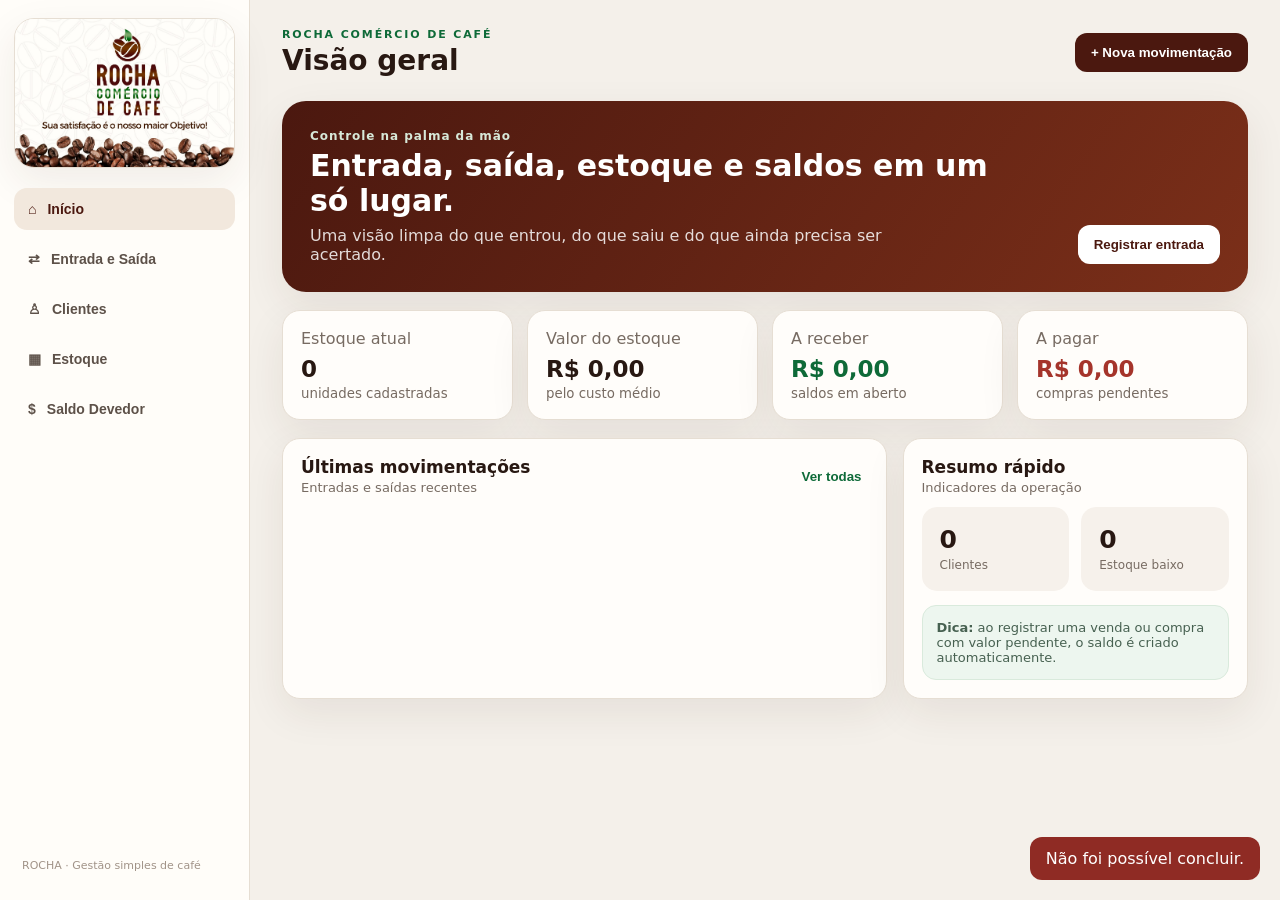
==== templates/index.html @ eddaaf1e "Add files via upload" ====
<!doctype html>
<html lang="pt-BR">
<head>
  <meta charset="utf-8">
  <meta name="viewport" content="width=device-width, initial-scale=1, viewport-fit=cover">
  <meta name="theme-color" content="#4b180f">
  <title>Rocha Comércio de Café</title>
  <link rel="manifest" href="/static/manifest.json">
  <link rel="icon" href="/static/icon.svg" type="image/svg+xml">
  <link rel="stylesheet" href="/static/style.css">
</head>
<body>
  <div id="toast" class="toast"></div>
  <div class="app-shell">
    <aside class="sidebar">
      <div class="brand-card">
        <img src="/static/rocha-banner.jpeg" alt="Rocha Comércio de Café">
      </div>
      <nav>
        <button class="nav-btn active" data-page="dashboard">⌂ <span>Início</span></button>
        <button class="nav-btn" data-page="movements">⇄ <span>Entrada e Saída</span></button>
        <button class="nav-btn" data-page="clients">♙ <span>Clientes</span></button>
        <button class="nav-btn" data-page="stock">▦ <span>Estoque</span></button>
        <button class="nav-btn" data-page="debts">$ <span>Saldo Devedor</span></button>
      </nav>
      <div class="side-foot">ROCHA · Gestão simples de café</div>
    </aside>

    <main>
      <header class="topbar">
        <div>
          <div class="eyebrow">ROCHA COMÉRCIO DE CAFÉ</div>
          <h1 id="pageTitle">Visão geral</h1>
        </div>
        <button id="quickMovement" class="btn primary">+ Nova movimentação</button>
      </header>

      <section id="page-dashboard" class="page active">
        <div class="hero">
          <div>
            <div class="hero-kicker">Controle na palma da mão</div>
            <h2>Entrada, saída, estoque e saldos em um só lugar.</h2>
            <p>Uma visão limpa do que entrou, do que saiu e do que ainda precisa ser acertado.</p>
          </div>
          <button class="btn light" onclick="openMovementModal('entrada')">Registrar entrada</button>
        </div>
        <div class="stats-grid">
          <article class="stat"><span>Estoque atual</span><strong id="dStockQty">0</strong><small>unidades cadastradas</small></article>
          <article class="stat"><span>Valor do estoque</span><strong id="dStockValue">R$ 0,00</strong><small>pelo custo médio</small></article>
          <article class="stat receive"><span>A receber</span><strong id="dReceive">R$ 0,00</strong><small>saldos em aberto</small></article>
          <article class="stat pay"><span>A pagar</span><strong id="dPay">R$ 0,00</strong><small>compras pendentes</small></article>
        </div>
        <div class="two-col">
          <article class="panel">
            <div class="panel-head"><div><h3>Últimas movimentações</h3><p>Entradas e saídas recentes</p></div><button class="link-btn" onclick="goPage('movements')">Ver todas</button></div>
            <div id="recentMovements" class="compact-list"></div>
          </article>
          <article class="panel">
            <div class="panel-head"><div><h3>Resumo rápido</h3><p>Indicadores da operação</p></div></div>
            <div class="mini-grid">
              <div><b id="dClients">0</b><span>Clientes</span></div>
              <div><b id="dLowStock">0</b><span>Estoque baixo</span></div>
            </div>
            <div class="tip"><b>Dica:</b> ao registrar uma venda ou compra com valor pendente, o saldo é criado automaticamente.</div>
          </article>
        </div>
      </section>

      <section id="page-movements" class="page">
        <div class="action-row">
          <div class="segment"><button class="active" data-filter="all">Todas</button><button data-filter="entrada">Entradas</button><button data-filter="saida">Saídas</button></div>
          <button class="btn primary" onclick="openMovementModal()">+ Nova movimentação</button>
        </div>
        <div class="panel"><div class="table-wrap"><table><thead><tr><th>Data</th><th>Tipo</th><th>Produto</th><th>Cliente</th><th>Quantidade</th><th>Valor</th></tr></thead><tbody id="movementRows"></tbody></table></div></div>
      </section>

      <section id="page-clients" class="page">
        <div class="action-row"><input id="clientSearch" class="search" placeholder="Buscar cliente por nome, telefone ou documento"><button class="btn primary" onclick="openClientModal()">+ Novo cliente</button></div>
        <div id="clientsGrid" class="cards-grid"></div>
      </section>

      <section id="page-stock" class="page">
        <div class="action-row"><div><h3 class="inline-title">Itens em estoque</h3><p class="inline-sub">Cadastre cafés, tipos ou produtos que deseja controlar.</p></div><button class="btn primary" onclick="openProductModal()">+ Novo item</button></div>
        <div class="panel"><div class="table-wrap"><table><thead><tr><th>Produto</th><th>Quantidade</th><th>Unidade</th><th>Custo médio</th><th>Preço venda</th><th>Status</th><th></th></tr></thead><tbody id="stockRows"></tbody></table></div></div>
      </section>

      <section id="page-debts" class="page">
        <div class="action-row">
          <div class="segment debt-seg"><button class="active" data-direction="all">Todos</button><button data-direction="receber">A receber</button><button data-direction="pagar">A pagar</button></div>
          <button class="btn primary" onclick="openDebtModal()">+ Lançar saldo</button>
        </div>
        <div class="debt-summary"><div><span>Total a receber</span><b id="debtReceiveTotal">R$ 0,00</b></div><div><span>Total a pagar</span><b id="debtPayTotal">R$ 0,00</b></div></div>
        <div id="debtsList" class="debt-list"></div>
      </section>
    </main>
  </div>

  <div id="modal" class="modal hidden"><div class="modal-card"><button class="close" onclick="closeModal()">×</button><div id="modalContent"></div></div></div>

  <script src="/static/app.js"></script>
</body>
</html>
---- static/style.css ----
:root{--coffee:#4b180f;--coffee2:#6d2b18;--green:#0e6a38;--cream:#f7f3ec;--paper:#fffdfa;--line:#e6ded3;--muted:#776b62;--danger:#a5342b;--shadow:0 14px 40px rgba(64,39,26,.08)}*{box-sizing:border-box}body{margin:0;font-family:Inter,ui-sans-serif,system-ui,-apple-system,BlinkMacSystemFont,"Segoe UI",sans-serif;background:#f4f0ea;color:#281812}.app-shell{display:grid;grid-template-columns:250px 1fr;min-height:100vh}.sidebar{background:#fffdf9;border-right:1px solid var(--line);padding:18px 14px;position:sticky;top:0;height:100vh;display:flex;flex-direction:column}.brand-card{height:150px;border-radius:20px;overflow:hidden;background:#fff;border:1px solid var(--line);box-shadow:var(--shadow);margin-bottom:20px}.brand-card img{width:100%;height:100%;object-fit:cover;object-position:center 44%}nav{display:flex;flex-direction:column;gap:8px}.nav-btn{border:0;background:transparent;color:#5d5149;padding:13px 14px;border-radius:13px;text-align:left;font-weight:700;font-size:14px;cursor:pointer;display:flex;gap:11px;align-items:center}.nav-btn.active,.nav-btn:hover{background:#f2e8dd;color:var(--coffee)}.side-foot{margin-top:auto;font-size:11px;color:#a19388;padding:10px 8px}main{padding:28px 32px 60px;min-width:0}.topbar{display:flex;justify-content:space-between;align-items:center;margin-bottom:24px}.eyebrow{font-size:11px;letter-spacing:.17em;color:var(--green);font-weight:900}.topbar h1{margin:3px 0 0;font-size:28px}.btn{border:0;border-radius:12px;padding:12px 16px;font-weight:800;cursor:pointer}.btn.primary{background:var(--coffee);color:white}.btn.light{background:white;color:var(--coffee)}.btn.ghost{background:#f2ece5;color:var(--coffee)}.btn.danger{background:#fff0ed;color:var(--danger)}.page{display:none}.page.active{display:block}.hero{background:linear-gradient(125deg,#4b180f,#7b2f19);color:white;border-radius:24px;padding:28px;display:flex;justify-content:space-between;align-items:flex-end;gap:20px;box-shadow:var(--shadow);margin-bottom:18px}.hero h2{font-size:30px;max-width:680px;margin:5px 0 8px}.hero p{opacity:.84;margin:0;max-width:650px}.hero-kicker{color:#d7e8d8;font-size:12px;font-weight:900;letter-spacing:.08em}.stats-grid{display:grid;grid-template-columns:repeat(4,minmax(0,1fr));gap:14px;margin-bottom:18px}.stat{background:var(--paper);border:1px solid var(--line);border-radius:18px;padding:18px;box-shadow:var(--shadow)}.stat span,.stat small{display:block;color:var(--muted)}.stat strong{display:block;font-size:23px;margin:8px 0 4px}.stat.receive strong{color:var(--green)}.stat.pay strong{color:var(--danger)}.two-col{display:grid;grid-template-columns:1.4fr .8fr;gap:16px}.panel{background:var(--paper);border:1px solid var(--line);border-radius:18px;padding:18px;box-shadow:var(--shadow)}.panel-head{display:flex;align-items:center;justify-content:space-between;margin-bottom:12px}.panel-head h3,.inline-title{margin:0;font-size:17px}.panel-head p,.inline-sub{margin:3px 0 0;color:var(--muted);font-size:13px}.link-btn{border:0;background:transparent;color:var(--green);font-weight:800;cursor:pointer}.compact-list{display:flex;flex-direction:column}.compact-item{display:grid;grid-template-columns:38px 1fr auto;gap:10px;align-items:center;padding:11px 0;border-top:1px solid #eee7df}.compact-item:first-child{border-top:0}.icon-badge{width:36px;height:36px;border-radius:12px;display:grid;place-items:center;font-weight:900}.icon-badge.in{background:#e7f4ec;color:var(--green)}.icon-badge.out{background:#fbe9e5;color:var(--danger)}.compact-item b{display:block;font-size:14px}.compact-item span{color:var(--muted);font-size:12px}.compact-item strong{font-size:14px}.mini-grid{display:grid;grid-template-columns:1fr 1fr;gap:12px}.mini-grid div{background:#f6f1eb;padding:18px;border-radius:15px}.mini-grid b{font-size:25px;display:block}.mini-grid span{color:var(--muted);font-size:12px}.tip{margin-top:14px;background:#edf6ef;border:1px solid #d9eadc;padding:14px;border-radius:14px;color:#476151;font-size:13px}.action-row{display:flex;justify-content:space-between;align-items:center;gap:14px;margin-bottom:15px}.segment{display:flex;background:#eae2d9;border-radius:12px;padding:4px}.segment button{border:0;background:transparent;padding:8px 12px;border-radius:9px;font-weight:800;color:#74675f;cursor:pointer}.segment button.active{background:white;color:var(--coffee);box-shadow:0 2px 10px rgba(0,0,0,.05)}.search{width:min(520px,70vw);border:1px solid var(--line);background:white;padding:12px 14px;border-radius:12px;outline:none}.table-wrap{overflow:auto}table{width:100%;border-collapse:collapse;min-width:720px}th{text-align:left;color:#8b7f75;font-size:11px;text-transform:uppercase;letter-spacing:.05em;padding:10px}td{padding:13px 10px;border-top:1px solid #eee8e1;font-size:14px}.pill{display:inline-flex;align-items:center;padding:5px 9px;border-radius:999px;font-size:11px;font-weight:900}.pill.in,.pill.ok{background:#e7f4ec;color:var(--green)}.pill.out,.pill.low{background:#fbe9e5;color:var(--danger)}.pill.neutral{background:#eee8e1;color:#675b52}.cards-grid{display:grid;grid-template-columns:repeat(3,minmax(0,1fr));gap:14px}.client-card{background:white;border:1px solid var(--line);border-radius:17px;padding:18px;box-shadow:var(--shadow)}.client-card h3{margin:0 0 8px}.client-meta{color:var(--muted);font-size:13px;line-height:1.6}.card-actions{display:flex;gap:8px;margin-top:13px}.card-actions button{border:0;background:#f3ede7;border-radius:9px;padding:8px 10px;cursor:pointer;font-weight:800;color:#59473d}.debt-summary{display:grid;grid-template-columns:1fr 1fr;gap:14px;margin-bottom:14px}.debt-summary div{background:white;border:1px solid var(--line);border-radius:16px;padding:16px}.debt-summary span{display:block;color:var(--muted);font-size:12px}.debt-summary b{font-size:22px}.debt-list{display:flex;flex-direction:column;gap:10px}.debt-card{background:white;border:1px solid var(--line);border-radius:16px;padding:16px;display:grid;grid-template-columns:1.2fr .8fr auto;gap:15px;align-items:center}.debt-card .meta{color:var(--muted);font-size:12px;margin-top:4px}.debt-card .balance{font-size:20px;font-weight:900}.debt-card .balance.receive{color:var(--green)}.debt-card .balance.pay{color:var(--danger)}.modal{position:fixed;inset:0;background:rgba(36,23,17,.52);display:grid;place-items:center;padding:18px;z-index:99}.modal.hidden{display:none}.modal-card{width:min(650px,100%);max-height:92vh;overflow:auto;background:#fffdfa;border-radius:20px;padding:22px;position:relative;box-shadow:0 30px 90px rgba(0,0,0,.24)}.close{position:absolute;right:14px;top:10px;background:transparent;border:0;font-size:26px;color:#74645a;cursor:pointer}.modal h2{margin:0 0 4px}.modal p.sub{margin:0 0 18px;color:var(--muted);font-size:13px}.form-grid{display:grid;grid-template-columns:1fr 1fr;gap:12px}.field{display:flex;flex-direction:column;gap:6px}.field.full{grid-column:1/-1}.field label{font-size:12px;font-weight:800;color:#66564c}.field input,.field select,.field textarea{border:1px solid var(--line);border-radius:11px;padding:11px;background:white;font:inherit;outline:none}.field textarea{min-height:75px;resize:vertical}.modal-actions{display:flex;justify-content:flex-end;gap:8px;margin-top:16px}.empty{padding:28px;text-align:center;color:#91847a}.toast{position:fixed;right:20px;bottom:20px;background:#2f241e;color:white;padding:12px 16px;border-radius:12px;z-index:999;opacity:0;transform:translateY(20px);pointer-events:none;transition:.22s}.toast.show{opacity:1;transform:none}.toast.error{background:#8f2b24}.amount-input-wrap{position:relative}.amount-input-wrap span{position:absolute;left:11px;top:50%;transform:translateY(-50%);font-size:13px;color:#7f7268}.amount-input-wrap input{padding-left:34px;width:100%}
@media(max-width:980px){.app-shell{grid-template-columns:1fr}.sidebar{position:fixed;z-index:50;left:0;right:0;bottom:0;top:auto;height:auto;padding:8px 10px calc(8px + env(safe-area-inset-bottom));border-right:0;border-top:1px solid var(--line)}.brand-card,.side-foot{display:none}nav{flex-direction:row;justify-content:space-around;gap:2px}.nav-btn{flex:1;flex-direction:column;gap:2px;text-align:center;padding:7px 3px;font-size:17px}.nav-btn span{font-size:10px}.topbar{margin-bottom:16px}.topbar .btn{display:none}main{padding:20px 15px 100px}.stats-grid{grid-template-columns:1fr 1fr}.two-col{grid-template-columns:1fr}.cards-grid{grid-template-columns:1fr 1fr}.hero{padding:20px}.hero h2{font-size:24px}.debt-card{grid-template-columns:1fr auto}.debt-card .debt-actions{grid-column:1/-1}.form-grid{grid-template-columns:1fr}}
@media(max-width:620px){.stats-grid,.cards-grid,.debt-summary{grid-template-columns:1fr}.hero{align-items:flex-start;flex-direction:column}.hero h2{font-size:22px}.action-row{align-items:stretch;flex-direction:column}.action-row .btn{width:100%}.search{width:100%}.segment{width:100%;overflow:auto}.segment button{flex:1;white-space:nowrap}.debt-card{grid-template-columns:1fr}.modal-card{padding:20px 15px}.topbar h1{font-size:23px}}
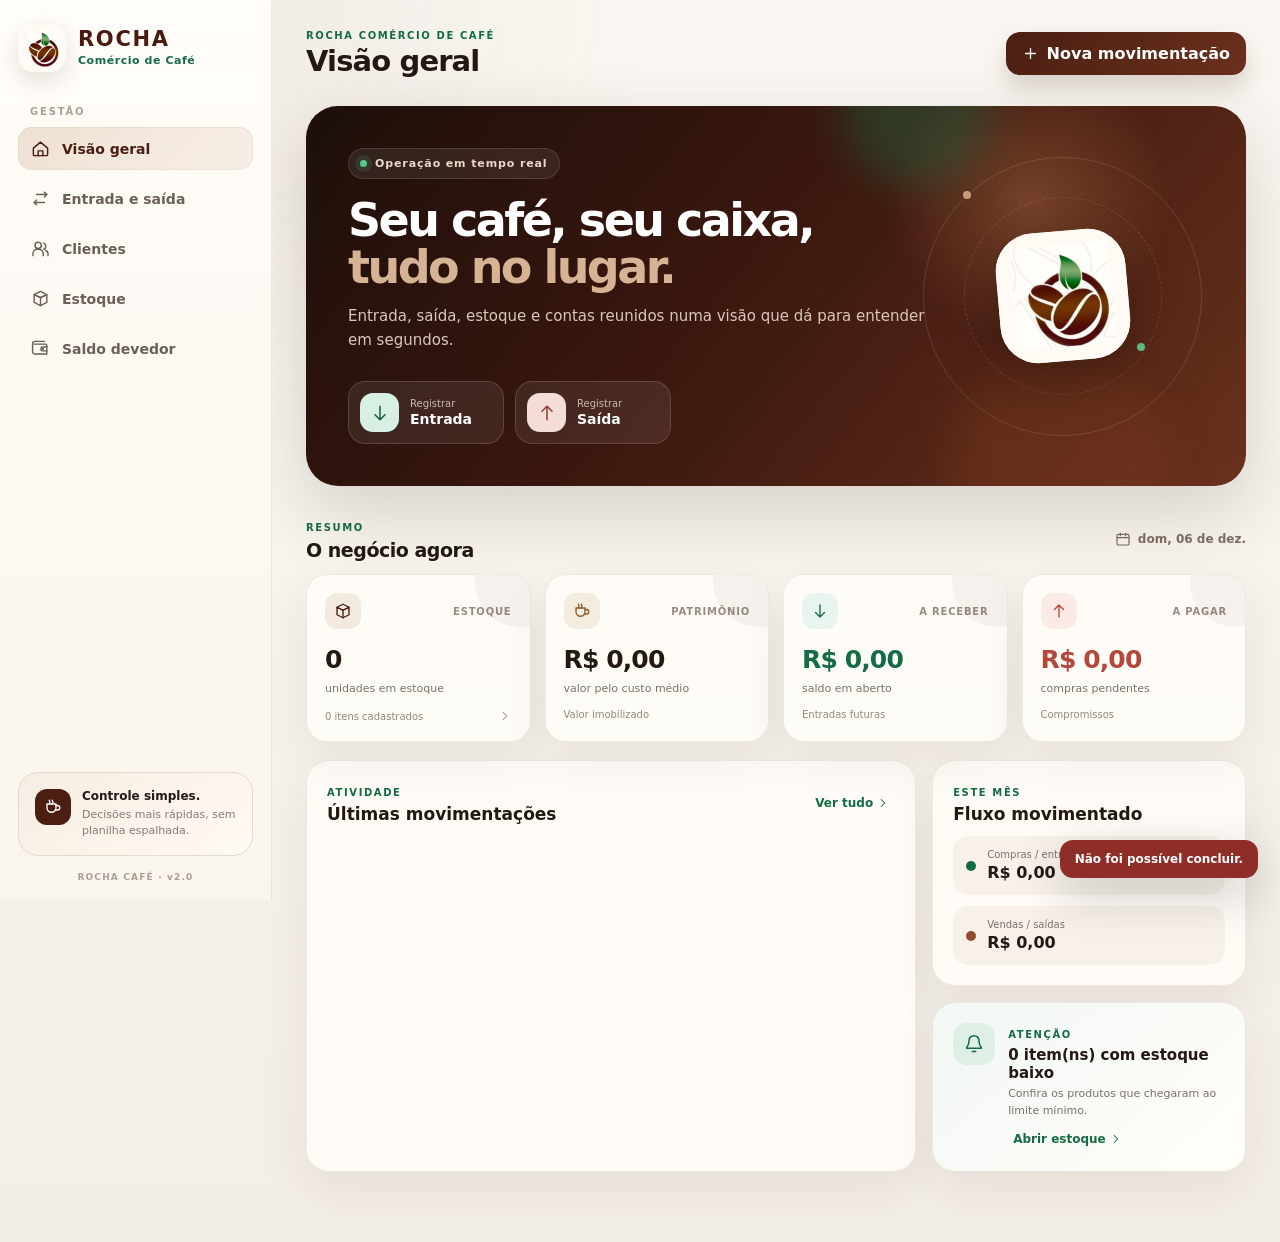
==== commit e9373782: "Add files via upload" ====
--- a/templates/index.html
+++ b/templates/index.html
@@ -2,100 +2,154 @@
 <html lang="pt-BR">
 <head>
   <meta charset="utf-8">
-  <meta name="viewport" content="width=device-width, initial-scale=1, viewport-fit=cover">
-  <meta name="theme-color" content="#4b180f">
-  <title>Rocha Comércio de Café</title>
+  <meta name="viewport" content="width=device-width, initial-scale=1, viewport-fit=cover, maximum-scale=1">
+  <meta name="theme-color" content="#1d0f0a">
+  <meta name="apple-mobile-web-app-capable" content="yes">
+  <meta name="apple-mobile-web-app-status-bar-style" content="black-translucent">
+  <meta name="apple-mobile-web-app-title" content="Rocha Café">
+  <meta name="format-detection" content="telephone=no">
+  <title>Rocha Café · Gestão</title>
   <link rel="manifest" href="/static/manifest.json">
-  <link rel="icon" href="/static/icon.svg" type="image/svg+xml">
+  <link rel="icon" href="/static/icon-192.png" type="image/png">
+  <link rel="apple-touch-icon" href="/static/icon-192.png">
   <link rel="stylesheet" href="/static/style.css">
 </head>
 <body>
-  <div id="toast" class="toast"></div>
+  <svg class="svg-defs" aria-hidden="true">
+    <symbol id="i-home" viewBox="0 0 24 24"><path d="M3 11.5 12 4l9 7.5v8a1.5 1.5 0 0 1-1.5 1.5h-15A1.5 1.5 0 0 1 3 19.5z"/><path d="M9 21v-6h6v6"/></symbol>
+    <symbol id="i-swap" viewBox="0 0 24 24"><path d="M7 7h13l-3-3"/><path d="m20 7-3 3"/><path d="M17 17H4l3 3"/><path d="m4 17 3-3"/></symbol>
+    <symbol id="i-users" viewBox="0 0 24 24"><circle cx="9" cy="8" r="4"/><path d="M2.5 21v-2.5A5.5 5.5 0 0 1 8 13h2a5.5 5.5 0 0 1 5.5 5.5V21"/><path d="M16 5.2a4 4 0 0 1 0 7.6"/><path d="M18 14a5 5 0 0 1 3.5 4.8V21"/></symbol>
+    <symbol id="i-box" viewBox="0 0 24 24"><path d="m4 7 8-4 8 4-8 4z"/><path d="m4 7 8 4 8-4v10l-8 4-8-4z"/><path d="M12 11v10"/></symbol>
+    <symbol id="i-wallet" viewBox="0 0 24 24"><path d="M4 6.5h14a2 2 0 0 1 2 2V19H5a3 3 0 0 1-3-3V6a3 3 0 0 1 3-3h12"/><path d="M20 10h-5a2.5 2.5 0 0 0 0 5h5"/><circle cx="15" cy="12.5" r=".6"/></symbol>
+    <symbol id="i-plus" viewBox="0 0 24 24"><path d="M12 5v14M5 12h14"/></symbol>
+    <symbol id="i-arrow-down" viewBox="0 0 24 24"><path d="M12 4v16M6 14l6 6 6-6"/></symbol>
+    <symbol id="i-arrow-up" viewBox="0 0 24 24"><path d="M12 20V4M6 10l6-6 6 6"/></symbol>
+    <symbol id="i-search" viewBox="0 0 24 24"><circle cx="11" cy="11" r="7"/><path d="m20 20-4-4"/></symbol>
+    <symbol id="i-chevron" viewBox="0 0 24 24"><path d="m9 18 6-6-6-6"/></symbol>
+    <symbol id="i-bell" viewBox="0 0 24 24"><path d="M18 8a6 6 0 0 0-12 0c0 7-3 7-3 9h18c0-2-3-2-3-9"/><path d="M10 21h4"/></symbol>
+    <symbol id="i-download" viewBox="0 0 24 24"><path d="M12 3v12M7 10l5 5 5-5"/><path d="M5 21h14"/></symbol>
+    <symbol id="i-calendar" viewBox="0 0 24 24"><rect x="3" y="5" width="18" height="16" rx="2"/><path d="M8 3v4M16 3v4M3 10h18"/></symbol>
+    <symbol id="i-coffee" viewBox="0 0 24 24"><path d="M4 8h12v5a6 6 0 0 1-6 6 6 6 0 0 1-6-6z"/><path d="M16 10h2a3 3 0 0 1 0 6h-3"/><path d="M7 3c0 1 1 1.5 1 2.5S7 7 7 8M11 3c0 1 1 1.5 1 2.5S11 7 11 8"/></symbol>
+  </svg>
+
+  <div id="toast" class="toast" role="status"></div>
+
   <div class="app-shell">
     <aside class="sidebar">
-      <div class="brand-card">
-        <img src="/static/rocha-banner.jpeg" alt="Rocha Comércio de Café">
+      <div class="brand-lockup">
+        <div class="brand-symbol"><img src="/static/icon-192.png" alt=""></div>
+        <div><strong>ROCHA</strong><span>Comércio de Café</span></div>
       </div>
-      <nav>
-        <button class="nav-btn active" data-page="dashboard">⌂ <span>Início</span></button>
-        <button class="nav-btn" data-page="movements">⇄ <span>Entrada e Saída</span></button>
-        <button class="nav-btn" data-page="clients">♙ <span>Clientes</span></button>
-        <button class="nav-btn" data-page="stock">▦ <span>Estoque</span></button>
-        <button class="nav-btn" data-page="debts">$ <span>Saldo Devedor</span></button>
+
+      <div class="nav-caption">GESTÃO</div>
+      <nav class="desktop-nav">
+        <button class="nav-btn active" data-page="dashboard"><svg><use href="#i-home"/></svg><span>Visão geral</span></button>
+        <button class="nav-btn" data-page="movements"><svg><use href="#i-swap"/></svg><span>Entrada e saída</span></button>
+        <button class="nav-btn" data-page="clients"><svg><use href="#i-users"/></svg><span>Clientes</span></button>
+        <button class="nav-btn" data-page="stock"><svg><use href="#i-box"/></svg><span>Estoque</span></button>
+        <button class="nav-btn" data-page="debts"><svg><use href="#i-wallet"/></svg><span>Saldo devedor</span></button>
       </nav>
-      <div class="side-foot">ROCHA · Gestão simples de café</div>
+
+      <div class="sidebar-card">
+        <div class="sidebar-card-icon"><svg><use href="#i-coffee"/></svg></div>
+        <div><strong>Controle simples.</strong><span>Decisões mais rápidas, sem planilha espalhada.</span></div>
+      </div>
+      <div class="side-foot">ROCHA CAFÉ · v2.0</div>
     </aside>
 
     <main>
       <header class="topbar">
-        <div>
+        <div class="mobile-brand"><img src="/static/icon-192.png" alt="Rocha Café"><div><strong>ROCHA</strong><span>Comércio de Café</span></div></div>
+        <div class="page-heading">
           <div class="eyebrow">ROCHA COMÉRCIO DE CAFÉ</div>
           <h1 id="pageTitle">Visão geral</h1>
         </div>
-        <button id="quickMovement" class="btn primary">+ Nova movimentação</button>
+        <div class="top-actions">
+          <button id="installApp" class="icon-button install-btn hidden" title="Instalar aplicativo"><svg><use href="#i-download"/></svg></button>
+          <button id="quickMovement" class="btn primary"><svg><use href="#i-plus"/></svg><span>Nova movimentação</span></button>
+        </div>
       </header>
 
       <section id="page-dashboard" class="page active">
-        <div class="hero">
-          <div>
-            <div class="hero-kicker">Controle na palma da mão</div>
-            <h2>Entrada, saída, estoque e saldos em um só lugar.</h2>
-            <p>Uma visão limpa do que entrou, do que saiu e do que ainda precisa ser acertado.</p>
+        <article class="hero-premium">
+          <div class="hero-glow glow-one"></div><div class="hero-glow glow-two"></div>
+          <div class="hero-copy">
+            <div class="hero-label"><span class="live-dot"></span> Operação em tempo real</div>
+            <h2>Seu café, seu caixa,<br><span>tudo no lugar.</span></h2>
+            <p>Entrada, saída, estoque e contas reunidos numa visão que dá para entender em segundos.</p>
+            <div class="hero-actions">
+              <button class="hero-action entrada" onclick="openMovementModal('entrada')"><span><svg><use href="#i-arrow-down"/></svg></span><div><small>Registrar</small><strong>Entrada</strong></div></button>
+              <button class="hero-action saida" onclick="openMovementModal('saida')"><span><svg><use href="#i-arrow-up"/></svg></span><div><small>Registrar</small><strong>Saída</strong></div></button>
+            </div>
           </div>
-          <button class="btn light" onclick="openMovementModal('entrada')">Registrar entrada</button>
+          <div class="hero-orbit" aria-hidden="true">
+            <div class="orbit-ring ring-a"></div><div class="orbit-ring ring-b"></div>
+            <div class="bean-mark"><img src="/static/icon-512.png" alt=""></div>
+          </div>
+        </article>
+
+        <div class="section-head compact"><div><span class="section-kicker">RESUMO</span><h3>O negócio agora</h3></div><div class="today-chip"><svg><use href="#i-calendar"/></svg><span id="todayLabel">Hoje</span></div></div>
+        <div class="stats-grid">
+          <article class="stat stat-coffee"><div class="stat-top"><span class="stat-icon"><svg><use href="#i-box"/></svg></span><span class="stat-trend">Estoque</span></div><strong id="dStockQty">0</strong><small>unidades em estoque</small><div class="stat-foot"><span id="dProducts">0 itens cadastrados</span><svg><use href="#i-chevron"/></svg></div></article>
+          <article class="stat stat-value"><div class="stat-top"><span class="stat-icon"><svg><use href="#i-coffee"/></svg></span><span class="stat-trend">Patrimônio</span></div><strong id="dStockValue">R$ 0,00</strong><small>valor pelo custo médio</small><div class="stat-foot"><span>Valor imobilizado</span></div></article>
+          <article class="stat stat-receive"><div class="stat-top"><span class="stat-icon"><svg><use href="#i-arrow-down"/></svg></span><span class="stat-trend">A receber</span></div><strong id="dReceive">R$ 0,00</strong><small>saldo em aberto</small><div class="stat-foot"><span>Entradas futuras</span></div></article>
+          <article class="stat stat-pay"><div class="stat-top"><span class="stat-icon"><svg><use href="#i-arrow-up"/></svg></span><span class="stat-trend">A pagar</span></div><strong id="dPay">R$ 0,00</strong><small>compras pendentes</small><div class="stat-foot"><span>Compromissos</span></div></article>
         </div>
-        <div class="stats-grid">
-          <article class="stat"><span>Estoque atual</span><strong id="dStockQty">0</strong><small>unidades cadastradas</small></article>
-          <article class="stat"><span>Valor do estoque</span><strong id="dStockValue">R$ 0,00</strong><small>pelo custo médio</small></article>
-          <article class="stat receive"><span>A receber</span><strong id="dReceive">R$ 0,00</strong><small>saldos em aberto</small></article>
-          <article class="stat pay"><span>A pagar</span><strong id="dPay">R$ 0,00</strong><small>compras pendentes</small></article>
-        </div>
-        <div class="two-col">
-          <article class="panel">
-            <div class="panel-head"><div><h3>Últimas movimentações</h3><p>Entradas e saídas recentes</p></div><button class="link-btn" onclick="goPage('movements')">Ver todas</button></div>
-            <div id="recentMovements" class="compact-list"></div>
+
+        <div class="dashboard-grid">
+          <article class="surface activity-surface">
+            <div class="panel-head"><div><span class="section-kicker">ATIVIDADE</span><h3>Últimas movimentações</h3></div><button class="text-button" onclick="goPage('movements')">Ver tudo <svg><use href="#i-chevron"/></svg></button></div>
+            <div id="recentMovements" class="activity-list"></div>
           </article>
-          <article class="panel">
-            <div class="panel-head"><div><h3>Resumo rápido</h3><p>Indicadores da operação</p></div></div>
-            <div class="mini-grid">
-              <div><b id="dClients">0</b><span>Clientes</span></div>
-              <div><b id="dLowStock">0</b><span>Estoque baixo</span></div>
-            </div>
-            <div class="tip"><b>Dica:</b> ao registrar uma venda ou compra com valor pendente, o saldo é criado automaticamente.</div>
-          </article>
+
+          <div class="side-stack">
+            <article class="surface month-card">
+              <div class="panel-head"><div><span class="section-kicker">ESTE MÊS</span><h3>Fluxo movimentado</h3></div></div>
+              <div class="month-flow"><div><span class="flow-dot in"></span><div><small>Compras / entradas</small><strong id="dMonthIn">R$ 0,00</strong></div></div><div><span class="flow-dot out"></span><div><small>Vendas / saídas</small><strong id="dMonthOut">R$ 0,00</strong></div></div></div>
+            </article>
+            <article class="surface insight-card">
+              <div class="insight-icon"><svg><use href="#i-bell"/></svg></div><div><span class="section-kicker">ATENÇÃO</span><h3><b id="dLowStock">0</b> item(ns) com estoque baixo</h3><p>Confira os produtos que chegaram ao limite mínimo.</p><button class="text-button" onclick="goPage('stock')">Abrir estoque <svg><use href="#i-chevron"/></svg></button></div>
+            </article>
+          </div>
         </div>
       </section>
 
       <section id="page-movements" class="page">
-        <div class="action-row">
-          <div class="segment"><button class="active" data-filter="all">Todas</button><button data-filter="entrada">Entradas</button><button data-filter="saida">Saídas</button></div>
-          <button class="btn primary" onclick="openMovementModal()">+ Nova movimentação</button>
-        </div>
-        <div class="panel"><div class="table-wrap"><table><thead><tr><th>Data</th><th>Tipo</th><th>Produto</th><th>Cliente</th><th>Quantidade</th><th>Valor</th></tr></thead><tbody id="movementRows"></tbody></table></div></div>
+        <div class="section-head"><div><span class="section-kicker">MOVIMENTAÇÕES</span><h2>Entrada e saída</h2><p>Registre tudo que entra e sai do seu estoque.</p></div><button class="btn primary desktop-only" onclick="openMovementModal()"><svg><use href="#i-plus"/></svg> Nova movimentação</button></div>
+        <div class="filter-bar"><div class="segment movement-seg"><button class="active" data-filter="all">Todas</button><button data-filter="entrada">Entradas</button><button data-filter="saida">Saídas</button></div></div>
+        <article class="surface table-surface"><div class="table-wrap"><table><thead><tr><th>Data</th><th>Tipo</th><th>Produto</th><th>Cliente</th><th>Quantidade</th><th>Valor</th></tr></thead><tbody id="movementRows"></tbody></table></div><div id="movementMobile" class="mobile-list"></div></article>
       </section>
 
       <section id="page-clients" class="page">
-        <div class="action-row"><input id="clientSearch" class="search" placeholder="Buscar cliente por nome, telefone ou documento"><button class="btn primary" onclick="openClientModal()">+ Novo cliente</button></div>
+        <div class="section-head"><div><span class="section-kicker">RELACIONAMENTO</span><h2>Clientes e fornecedores</h2><p>Dados, histórico e saldos em um toque.</p></div><button class="btn primary desktop-only" onclick="openClientModal()"><svg><use href="#i-plus"/></svg> Novo cliente</button></div>
+        <div class="search-shell"><svg><use href="#i-search"/></svg><input id="clientSearch" placeholder="Buscar por nome, telefone ou documento"></div>
         <div id="clientsGrid" class="cards-grid"></div>
       </section>
 
       <section id="page-stock" class="page">
-        <div class="action-row"><div><h3 class="inline-title">Itens em estoque</h3><p class="inline-sub">Cadastre cafés, tipos ou produtos que deseja controlar.</p></div><button class="btn primary" onclick="openProductModal()">+ Novo item</button></div>
-        <div class="panel"><div class="table-wrap"><table><thead><tr><th>Produto</th><th>Quantidade</th><th>Unidade</th><th>Custo médio</th><th>Preço venda</th><th>Status</th><th></th></tr></thead><tbody id="stockRows"></tbody></table></div></div>
+        <div class="section-head"><div><span class="section-kicker">INVENTÁRIO</span><h2>Estoque</h2><p>Quantidade, custo médio e preço de venda lado a lado.</p></div><button class="btn primary desktop-only" onclick="openProductModal()"><svg><use href="#i-plus"/></svg> Novo item</button></div>
+        <article class="surface table-surface"><div class="table-wrap"><table><thead><tr><th>Produto</th><th>Quantidade</th><th>Unidade</th><th>Custo médio</th><th>Preço venda</th><th>Status</th><th></th></tr></thead><tbody id="stockRows"></tbody></table></div><div id="stockMobile" class="mobile-list"></div></article>
       </section>
 
       <section id="page-debts" class="page">
-        <div class="action-row">
-          <div class="segment debt-seg"><button class="active" data-direction="all">Todos</button><button data-direction="receber">A receber</button><button data-direction="pagar">A pagar</button></div>
-          <button class="btn primary" onclick="openDebtModal()">+ Lançar saldo</button>
-        </div>
-        <div class="debt-summary"><div><span>Total a receber</span><b id="debtReceiveTotal">R$ 0,00</b></div><div><span>Total a pagar</span><b id="debtPayTotal">R$ 0,00</b></div></div>
+        <div class="section-head"><div><span class="section-kicker">FINANCEIRO</span><h2>Saldo devedor</h2><p>Veja rapidamente quem deve e o que ainda falta pagar.</p></div><button class="btn primary desktop-only" onclick="openDebtModal()"><svg><use href="#i-plus"/></svg> Lançar saldo</button></div>
+        <div class="debt-summary"><article class="debt-total receive"><span>A receber</span><strong id="debtReceiveTotal">R$ 0,00</strong><small>Valores pendentes de clientes</small></article><article class="debt-total pay"><span>A pagar</span><strong id="debtPayTotal">R$ 0,00</strong><small>Compromissos pendentes</small></article></div>
+        <div class="filter-bar"><div class="segment debt-seg"><button class="active" data-direction="all">Todos</button><button data-direction="receber">A receber</button><button data-direction="pagar">A pagar</button></div></div>
         <div id="debtsList" class="debt-list"></div>
       </section>
     </main>
   </div>
 
-  <div id="modal" class="modal hidden"><div class="modal-card"><button class="close" onclick="closeModal()">×</button><div id="modalContent"></div></div></div>
+  <button id="mobileFab" class="mobile-fab" aria-label="Nova movimentação" onclick="openMovementModal()"><svg><use href="#i-plus"/></svg></button>
+  <nav class="mobile-nav" aria-label="Navegação principal">
+    <button class="nav-btn active" data-page="dashboard"><svg><use href="#i-home"/></svg><span>Início</span></button>
+    <button class="nav-btn" data-page="movements"><svg><use href="#i-swap"/></svg><span>Movimento</span></button>
+    <button class="nav-btn" data-page="clients"><svg><use href="#i-users"/></svg><span>Clientes</span></button>
+    <button class="nav-btn" data-page="stock"><svg><use href="#i-box"/></svg><span>Estoque</span></button>
+    <button class="nav-btn" data-page="debts"><svg><use href="#i-wallet"/></svg><span>Saldos</span></button>
+  </nav>
+
+  <div id="modal" class="modal hidden" role="dialog" aria-modal="true"><div class="modal-card"><div class="sheet-grabber"></div><button class="close" onclick="closeModal()">×</button><div id="modalContent"></div></div></div>
 
   <script src="/static/app.js"></script>
 </body>
--- a/static/style.css
+++ b/static/style.css
@@ -1,3 +1,124 @@
-:root{--coffee:#4b180f;--coffee2:#6d2b18;--green:#0e6a38;--cream:#f7f3ec;--paper:#fffdfa;--line:#e6ded3;--muted:#776b62;--danger:#a5342b;--shadow:0 14px 40px rgba(64,39,26,.08)}*{box-sizing:border-box}body{margin:0;font-family:Inter,ui-sans-serif,system-ui,-apple-system,BlinkMacSystemFont,"Segoe UI",sans-serif;background:#f4f0ea;color:#281812}.app-shell{display:grid;grid-template-columns:250px 1fr;min-height:100vh}.sidebar{background:#fffdf9;border-right:1px solid var(--line);padding:18px 14px;position:sticky;top:0;height:100vh;display:flex;flex-direction:column}.brand-card{height:150px;border-radius:20px;overflow:hidden;background:#fff;border:1px solid var(--line);box-shadow:var(--shadow);margin-bottom:20px}.brand-card img{width:100%;height:100%;object-fit:cover;object-position:center 44%}nav{display:flex;flex-direction:column;gap:8px}.nav-btn{border:0;background:transparent;color:#5d5149;padding:13px 14px;border-radius:13px;text-align:left;font-weight:700;font-size:14px;cursor:pointer;display:flex;gap:11px;align-items:center}.nav-btn.active,.nav-btn:hover{background:#f2e8dd;color:var(--coffee)}.side-foot{margin-top:auto;font-size:11px;color:#a19388;padding:10px 8px}main{padding:28px 32px 60px;min-width:0}.topbar{display:flex;justify-content:space-between;align-items:center;margin-bottom:24px}.eyebrow{font-size:11px;letter-spacing:.17em;color:var(--green);font-weight:900}.topbar h1{margin:3px 0 0;font-size:28px}.btn{border:0;border-radius:12px;padding:12px 16px;font-weight:800;cursor:pointer}.btn.primary{background:var(--coffee);color:white}.btn.light{background:white;color:var(--coffee)}.btn.ghost{background:#f2ece5;color:var(--coffee)}.btn.danger{background:#fff0ed;color:var(--danger)}.page{display:none}.page.active{display:block}.hero{background:linear-gradient(125deg,#4b180f,#7b2f19);color:white;border-radius:24px;padding:28px;display:flex;justify-content:space-between;align-items:flex-end;gap:20px;box-shadow:var(--shadow);margin-bottom:18px}.hero h2{font-size:30px;max-width:680px;margin:5px 0 8px}.hero p{opacity:.84;margin:0;max-width:650px}.hero-kicker{color:#d7e8d8;font-size:12px;font-weight:900;letter-spacing:.08em}.stats-grid{display:grid;grid-template-columns:repeat(4,minmax(0,1fr));gap:14px;margin-bottom:18px}.stat{background:var(--paper);border:1px solid var(--line);border-radius:18px;padding:18px;box-shadow:var(--shadow)}.stat span,.stat small{display:block;color:var(--muted)}.stat strong{display:block;font-size:23px;margin:8px 0 4px}.stat.receive strong{color:var(--green)}.stat.pay strong{color:var(--danger)}.two-col{display:grid;grid-template-columns:1.4fr .8fr;gap:16px}.panel{background:var(--paper);border:1px solid var(--line);border-radius:18px;padding:18px;box-shadow:var(--shadow)}.panel-head{display:flex;align-items:center;justify-content:space-between;margin-bottom:12px}.panel-head h3,.inline-title{margin:0;font-size:17px}.panel-head p,.inline-sub{margin:3px 0 0;color:var(--muted);font-size:13px}.link-btn{border:0;background:transparent;color:var(--green);font-weight:800;cursor:pointer}.compact-list{display:flex;flex-direction:column}.compact-item{display:grid;grid-template-columns:38px 1fr auto;gap:10px;align-items:center;padding:11px 0;border-top:1px solid #eee7df}.compact-item:first-child{border-top:0}.icon-badge{width:36px;height:36px;border-radius:12px;display:grid;place-items:center;font-weight:900}.icon-badge.in{background:#e7f4ec;color:var(--green)}.icon-badge.out{background:#fbe9e5;color:var(--danger)}.compact-item b{display:block;font-size:14px}.compact-item span{color:var(--muted);font-size:12px}.compact-item strong{font-size:14px}.mini-grid{display:grid;grid-template-columns:1fr 1fr;gap:12px}.mini-grid div{background:#f6f1eb;padding:18px;border-radius:15px}.mini-grid b{font-size:25px;display:block}.mini-grid span{color:var(--muted);font-size:12px}.tip{margin-top:14px;background:#edf6ef;border:1px solid #d9eadc;padding:14px;border-radius:14px;color:#476151;font-size:13px}.action-row{display:flex;justify-content:space-between;align-items:center;gap:14px;margin-bottom:15px}.segment{display:flex;background:#eae2d9;border-radius:12px;padding:4px}.segment button{border:0;background:transparent;padding:8px 12px;border-radius:9px;font-weight:800;color:#74675f;cursor:pointer}.segment button.active{background:white;color:var(--coffee);box-shadow:0 2px 10px rgba(0,0,0,.05)}.search{width:min(520px,70vw);border:1px solid var(--line);background:white;padding:12px 14px;border-radius:12px;outline:none}.table-wrap{overflow:auto}table{width:100%;border-collapse:collapse;min-width:720px}th{text-align:left;color:#8b7f75;font-size:11px;text-transform:uppercase;letter-spacing:.05em;padding:10px}td{padding:13px 10px;border-top:1px solid #eee8e1;font-size:14px}.pill{display:inline-flex;align-items:center;padding:5px 9px;border-radius:999px;font-size:11px;font-weight:900}.pill.in,.pill.ok{background:#e7f4ec;color:var(--green)}.pill.out,.pill.low{background:#fbe9e5;color:var(--danger)}.pill.neutral{background:#eee8e1;color:#675b52}.cards-grid{display:grid;grid-template-columns:repeat(3,minmax(0,1fr));gap:14px}.client-card{background:white;border:1px solid var(--line);border-radius:17px;padding:18px;box-shadow:var(--shadow)}.client-card h3{margin:0 0 8px}.client-meta{color:var(--muted);font-size:13px;line-height:1.6}.card-actions{display:flex;gap:8px;margin-top:13px}.card-actions button{border:0;background:#f3ede7;border-radius:9px;padding:8px 10px;cursor:pointer;font-weight:800;color:#59473d}.debt-summary{display:grid;grid-template-columns:1fr 1fr;gap:14px;margin-bottom:14px}.debt-summary div{background:white;border:1px solid var(--line);border-radius:16px;padding:16px}.debt-summary span{display:block;color:var(--muted);font-size:12px}.debt-summary b{font-size:22px}.debt-list{display:flex;flex-direction:column;gap:10px}.debt-card{background:white;border:1px solid var(--line);border-radius:16px;padding:16px;display:grid;grid-template-columns:1.2fr .8fr auto;gap:15px;align-items:center}.debt-card .meta{color:var(--muted);font-size:12px;margin-top:4px}.debt-card .balance{font-size:20px;font-weight:900}.debt-card .balance.receive{color:var(--green)}.debt-card .balance.pay{color:var(--danger)}.modal{position:fixed;inset:0;background:rgba(36,23,17,.52);display:grid;place-items:center;padding:18px;z-index:99}.modal.hidden{display:none}.modal-card{width:min(650px,100%);max-height:92vh;overflow:auto;background:#fffdfa;border-radius:20px;padding:22px;position:relative;box-shadow:0 30px 90px rgba(0,0,0,.24)}.close{position:absolute;right:14px;top:10px;background:transparent;border:0;font-size:26px;color:#74645a;cursor:pointer}.modal h2{margin:0 0 4px}.modal p.sub{margin:0 0 18px;color:var(--muted);font-size:13px}.form-grid{display:grid;grid-template-columns:1fr 1fr;gap:12px}.field{display:flex;flex-direction:column;gap:6px}.field.full{grid-column:1/-1}.field label{font-size:12px;font-weight:800;color:#66564c}.field input,.field select,.field textarea{border:1px solid var(--line);border-radius:11px;padding:11px;background:white;font:inherit;outline:none}.field textarea{min-height:75px;resize:vertical}.modal-actions{display:flex;justify-content:flex-end;gap:8px;margin-top:16px}.empty{padding:28px;text-align:center;color:#91847a}.toast{position:fixed;right:20px;bottom:20px;background:#2f241e;color:white;padding:12px 16px;border-radius:12px;z-index:999;opacity:0;transform:translateY(20px);pointer-events:none;transition:.22s}.toast.show{opacity:1;transform:none}.toast.error{background:#8f2b24}.amount-input-wrap{position:relative}.amount-input-wrap span{position:absolute;left:11px;top:50%;transform:translateY(-50%);font-size:13px;color:#7f7268}.amount-input-wrap input{padding-left:34px;width:100%}
-@media(max-width:980px){.app-shell{grid-template-columns:1fr}.sidebar{position:fixed;z-index:50;left:0;right:0;bottom:0;top:auto;height:auto;padding:8px 10px calc(8px + env(safe-area-inset-bottom));border-right:0;border-top:1px solid var(--line)}.brand-card,.side-foot{display:none}nav{flex-direction:row;justify-content:space-around;gap:2px}.nav-btn{flex:1;flex-direction:column;gap:2px;text-align:center;padding:7px 3px;font-size:17px}.nav-btn span{font-size:10px}.topbar{margin-bottom:16px}.topbar .btn{display:none}main{padding:20px 15px 100px}.stats-grid{grid-template-columns:1fr 1fr}.two-col{grid-template-columns:1fr}.cards-grid{grid-template-columns:1fr 1fr}.hero{padding:20px}.hero h2{font-size:24px}.debt-card{grid-template-columns:1fr auto}.debt-card .debt-actions{grid-column:1/-1}.form-grid{grid-template-columns:1fr}}
-@media(max-width:620px){.stats-grid,.cards-grid,.debt-summary{grid-template-columns:1fr}.hero{align-items:flex-start;flex-direction:column}.hero h2{font-size:22px}.action-row{align-items:stretch;flex-direction:column}.action-row .btn{width:100%}.search{width:100%}.segment{width:100%;overflow:auto}.segment button{flex:1;white-space:nowrap}.debt-card{grid-template-columns:1fr}.modal-card{padding:20px 15px}.topbar h1{font-size:23px}}
+:root{
+  --espresso:#1d0f0a;
+  --coffee:#4a1f12;
+  --coffee-2:#6d321d;
+  --coffee-3:#8f4f2f;
+  --green:#136c43;
+  --green-2:#1f8a58;
+  --cream:#f6f1e9;
+  --paper:#fffdf9;
+  --paper-2:#fbf7f1;
+  --ink:#241812;
+  --muted:#7c7069;
+  --line:#e9e0d6;
+  --danger:#b3473b;
+  --warning:#b17b22;
+  --shadow:0 18px 50px rgba(72,43,26,.08);
+  --shadow-strong:0 24px 70px rgba(44,24,14,.16);
+  --radius:24px;
+}
+*{box-sizing:border-box;-webkit-tap-highlight-color:transparent}
+html{scroll-behavior:smooth;background:var(--cream)}
+body{margin:0;font-family:Inter,ui-sans-serif,system-ui,-apple-system,BlinkMacSystemFont,"Segoe UI",sans-serif;background:
+radial-gradient(circle at 15% 0%,rgba(139,91,60,.08),transparent 28%),
+linear-gradient(180deg,#faf7f2 0%,#f3eee7 100%);color:var(--ink);min-height:100vh}
+button,input,select,textarea{font:inherit}
+button{touch-action:manipulation}
+.svg-defs{position:absolute;width:0;height:0;overflow:hidden}
+svg{width:20px;height:20px;fill:none;stroke:currentColor;stroke-width:1.8;stroke-linecap:round;stroke-linejoin:round}
+.hidden{display:none!important}
+
+.app-shell{display:grid;grid-template-columns:272px minmax(0,1fr);min-height:100vh}
+.sidebar{position:sticky;top:0;height:100vh;padding:24px 18px 18px;background:linear-gradient(180deg,#fffdf9 0%,#faf5ed 100%);border-right:1px solid rgba(106,77,58,.11);display:flex;flex-direction:column;z-index:30}
+.brand-lockup,.mobile-brand{display:flex;align-items:center;gap:12px}
+.brand-symbol,.mobile-brand img{width:48px;height:48px;border-radius:16px;overflow:hidden;box-shadow:0 8px 20px rgba(65,34,19,.13);background:white;flex:0 0 auto}
+.brand-symbol img,.mobile-brand img{width:100%;height:100%;object-fit:cover}
+.brand-lockup strong,.mobile-brand strong{display:block;font-size:21px;letter-spacing:.08em;line-height:1;color:#4a190f}
+.brand-lockup span,.mobile-brand span{display:block;color:var(--green);font-size:11px;font-weight:800;letter-spacing:.05em;margin-top:4px}
+.nav-caption{font-size:10px;font-weight:900;letter-spacing:.18em;color:#aaa097;margin:34px 12px 10px}
+.desktop-nav{display:flex;flex-direction:column;gap:7px}
+.nav-btn{border:0;background:transparent;color:#6b5f57;border-radius:14px;padding:12px 13px;display:flex;align-items:center;gap:12px;font-weight:800;font-size:14px;cursor:pointer;transition:.18s ease;text-align:left}
+.nav-btn svg{width:19px;height:19px}
+.desktop-nav .nav-btn:hover{background:#f3ebe1;color:var(--coffee)}
+.desktop-nav .nav-btn.active{background:linear-gradient(135deg,#efe1d2,#f7efe7);color:var(--coffee);box-shadow:inset 0 0 0 1px rgba(109,50,29,.06)}
+.sidebar-card{margin-top:auto;padding:16px;border:1px solid #e7d9cb;background:linear-gradient(145deg,#f6ede3,#fffaf3);border-radius:20px;display:flex;gap:11px;align-items:flex-start}
+.sidebar-card-icon{width:36px;height:36px;border-radius:12px;background:var(--coffee);color:white;display:grid;place-items:center;flex:0 0 auto}
+.sidebar-card-icon svg{width:18px;height:18px}
+.sidebar-card strong{font-size:12px;display:block}.sidebar-card span{display:block;color:#8a796d;font-size:11px;line-height:1.45;margin-top:4px}
+.side-foot{font-size:9px;letter-spacing:.13em;color:#aaa096;text-align:center;padding-top:16px;font-weight:800}
+
+main{min-width:0;padding:30px 34px 70px;max-width:1640px;width:100%;margin:0 auto}
+.topbar{display:flex;justify-content:space-between;align-items:center;gap:18px;margin-bottom:28px}
+.mobile-brand{display:none}
+.eyebrow,.section-kicker{font-size:10px;letter-spacing:.16em;font-weight:900;color:var(--green)}
+.topbar h1{font-size:29px;line-height:1.1;margin:5px 0 0;letter-spacing:-.03em}
+.top-actions{display:flex;align-items:center;gap:9px}
+.btn{border:0;border-radius:14px;padding:12px 16px;font-weight:900;display:inline-flex;align-items:center;justify-content:center;gap:8px;cursor:pointer;transition:transform .14s ease,box-shadow .14s ease,background .14s ease}
+.btn:active{transform:scale(.98)}
+.btn.primary{color:white;background:linear-gradient(135deg,#4a1f12,#6b301d);box-shadow:0 12px 25px rgba(74,31,18,.18)}
+.btn.primary:hover{box-shadow:0 14px 34px rgba(74,31,18,.25)}
+.btn.ghost{background:#f2ebe4;color:var(--coffee)}
+.btn.danger{background:#fff0ed;color:var(--danger)}
+.btn svg{width:17px;height:17px}
+.icon-button{width:44px;height:44px;border:1px solid var(--line);border-radius:14px;background:#fff;color:var(--coffee);display:grid;place-items:center;cursor:pointer;box-shadow:0 8px 24px rgba(62,40,27,.06)}
+.page{display:none}.page.active{display:block;animation:pageIn .22s ease both}@keyframes pageIn{from{opacity:0;transform:translateY(4px)}to{opacity:1;transform:none}}
+
+.hero-premium{position:relative;min-height:330px;overflow:hidden;border-radius:32px;background:
+radial-gradient(circle at 77% 25%,rgba(171,106,68,.45),transparent 18%),
+linear-gradient(130deg,#1d0f0a 0%,#3a170e 45%,#69311d 100%);padding:42px;color:white;box-shadow:var(--shadow-strong);margin-bottom:30px;display:flex;align-items:center}
+.hero-premium:after{content:"";position:absolute;inset:0;background-image:radial-gradient(rgba(255,255,255,.11) 1px,transparent 1px);background-size:22px 22px;mask-image:linear-gradient(90deg,transparent 30%,black 100%);opacity:.22}
+.hero-copy{position:relative;z-index:3;max-width:720px}
+.hero-label{display:inline-flex;align-items:center;gap:8px;font-size:11px;font-weight:900;letter-spacing:.08em;color:#ead9ca;background:rgba(255,255,255,.08);border:1px solid rgba(255,255,255,.12);padding:8px 11px;border-radius:999px;backdrop-filter:blur(10px)}
+.live-dot{width:7px;height:7px;border-radius:999px;background:#56c989;box-shadow:0 0 0 5px rgba(86,201,137,.12)}
+.hero-premium h2{font-size:46px;line-height:1.02;letter-spacing:-.055em;margin:18px 0 13px;max-width:690px}.hero-premium h2 span{color:#d7b395}
+.hero-premium p{margin:0;color:#d8c8bc;line-height:1.65;max-width:590px;font-size:15px}
+.hero-actions{display:flex;gap:11px;margin-top:28px}
+.hero-action{border:1px solid rgba(255,255,255,.14);background:rgba(255,255,255,.08);color:white;border-radius:17px;padding:11px 15px 11px 11px;display:flex;align-items:center;gap:11px;cursor:pointer;min-width:156px;backdrop-filter:blur(10px);transition:.18s ease}
+.hero-action:hover{transform:translateY(-2px);background:rgba(255,255,255,.12)}
+.hero-action>span{width:39px;height:39px;border-radius:13px;display:grid;place-items:center}.hero-action.entrada>span{background:#d8f0e3;color:#11603c}.hero-action.saida>span{background:#f3ddd6;color:#903b31}
+.hero-action small,.hero-action strong{display:block;text-align:left}.hero-action small{font-size:10px;color:#cbbab0;margin-bottom:2px}.hero-action strong{font-size:14px}
+.hero-orbit{position:absolute;right:3%;top:50%;transform:translateY(-50%);width:310px;height:310px;z-index:2;display:grid;place-items:center}
+.orbit-ring{position:absolute;border:1px solid rgba(255,255,255,.12);border-radius:50%}.ring-a{inset:5%;animation:spin 24s linear infinite}.ring-b{inset:18%;border-style:dashed;animation:spin 18s linear reverse infinite}.ring-a:before,.ring-b:before{content:"";position:absolute;width:8px;height:8px;border-radius:50%;background:#c89b7e;top:12%;left:14%}.ring-b:before{background:#65c78e;top:auto;left:auto;right:8%;bottom:22%}@keyframes spin{to{transform:rotate(360deg)}}
+.bean-mark{width:130px;height:130px;border-radius:38px;overflow:hidden;box-shadow:0 22px 55px rgba(0,0,0,.28);transform:rotate(-5deg);background:#fff}.bean-mark img{width:100%;height:100%;object-fit:cover}
+.hero-glow{position:absolute;border-radius:50%;filter:blur(20px);opacity:.35}.glow-one{width:220px;height:220px;background:#7f3d22;right:8%;bottom:-90px}.glow-two{width:150px;height:150px;background:#1b744a;right:27%;top:-70px}
+
+.section-head{display:flex;align-items:flex-end;justify-content:space-between;gap:18px;margin:4px 0 20px}.section-head.compact{align-items:center;margin-top:0;margin-bottom:13px}.section-head h2,.section-head h3{margin:4px 0 0;letter-spacing:-.025em}.section-head h2{font-size:28px}.section-head h3{font-size:19px}.section-head p{margin:6px 0 0;color:var(--muted);font-size:13px}.today-chip{display:flex;align-items:center;gap:7px;color:#7d6d63;font-size:12px;font-weight:800}.today-chip svg{width:16px;height:16px}
+.stats-grid{display:grid;grid-template-columns:repeat(4,minmax(0,1fr));gap:14px;margin-bottom:18px}
+.stat{position:relative;overflow:hidden;background:rgba(255,253,249,.9);backdrop-filter:blur(8px);border:1px solid rgba(122,93,73,.12);border-radius:21px;padding:18px;box-shadow:var(--shadow);min-height:158px}.stat:after{content:"";position:absolute;width:90px;height:90px;border-radius:50%;right:-35px;top:-38px;background:currentColor;opacity:.045}.stat-top{display:flex;align-items:center;justify-content:space-between;gap:10px}.stat-icon{width:36px;height:36px;border-radius:12px;display:grid;place-items:center;background:#f2e9df;color:var(--coffee)}.stat-icon svg{width:18px;height:18px}.stat-trend{font-size:10px;text-transform:uppercase;letter-spacing:.08em;font-weight:900;color:#9a8b81}.stat strong{display:block;font-size:25px;letter-spacing:-.035em;margin:16px 0 3px}.stat small{color:var(--muted);font-size:11px}.stat-foot{display:flex;align-items:center;justify-content:space-between;color:#94877e;font-size:10px;margin-top:13px}.stat-foot svg{width:14px;height:14px}.stat-receive .stat-icon{background:#e8f5ee;color:var(--green)}.stat-receive strong{color:var(--green)}.stat-pay .stat-icon{background:#fbeae6;color:var(--danger)}.stat-pay strong{color:var(--danger)}.stat-value .stat-icon{background:#f4ecdf;color:#8b5c2b}
+.dashboard-grid{display:grid;grid-template-columns:minmax(0,1.4fr) minmax(300px,.72fr);gap:16px}.side-stack{display:grid;gap:16px}.surface{background:rgba(255,253,249,.93);border:1px solid rgba(116,88,69,.12);border-radius:23px;box-shadow:var(--shadow)}.activity-surface,.month-card,.insight-card{padding:20px}.panel-head{display:flex;align-items:center;justify-content:space-between;gap:12px;margin-bottom:12px}.panel-head h3{margin:4px 0 0;font-size:17px}.text-button{border:0;background:transparent;color:var(--green);display:inline-flex;align-items:center;gap:3px;font-weight:900;font-size:12px;cursor:pointer;padding:5px}.text-button svg{width:14px;height:14px}
+.activity-list{display:flex;flex-direction:column}.activity-item{display:grid;grid-template-columns:43px minmax(0,1fr) auto;gap:12px;align-items:center;padding:13px 0;border-top:1px solid #eee7df}.activity-item:first-child{border-top:0}.activity-icon{width:42px;height:42px;border-radius:14px;display:grid;place-items:center}.activity-icon.in{background:#e8f5ee;color:var(--green)}.activity-icon.out{background:#fbeae6;color:var(--danger)}.activity-icon svg{width:17px;height:17px}.activity-main{min-width:0}.activity-main b{font-size:13px;display:block;white-space:nowrap;overflow:hidden;text-overflow:ellipsis}.activity-main span{color:var(--muted);font-size:11px;display:block;margin-top:4px;white-space:nowrap;overflow:hidden;text-overflow:ellipsis}.activity-value{text-align:right}.activity-value strong{display:block;font-size:13px}.activity-value small{color:#9b8d84;font-size:10px}
+.month-flow{display:grid;gap:11px}.month-flow>div{display:flex;align-items:center;gap:11px;padding:13px;border-radius:15px;background:#f7f1ea}.flow-dot{width:10px;height:10px;border-radius:50%}.flow-dot.in{background:var(--green)}.flow-dot.out{background:var(--coffee-3)}.month-flow small,.month-flow strong{display:block}.month-flow small{color:var(--muted);font-size:10px;margin-bottom:3px}.month-flow strong{font-size:16px}.insight-card{display:flex;gap:13px;align-items:flex-start;background:linear-gradient(140deg,#f2f8f4,#fffdf9)}.insight-icon{width:42px;height:42px;border-radius:14px;display:grid;place-items:center;background:#deefe5;color:var(--green);flex:0 0 auto}.insight-card h3{margin:4px 0 4px;font-size:15px}.insight-card p{margin:0 0 8px;color:var(--muted);font-size:11px;line-height:1.5}
+
+.filter-bar{display:flex;align-items:center;justify-content:space-between;margin-bottom:12px}.segment{display:flex;gap:3px;background:#eae1d8;border-radius:14px;padding:4px;max-width:100%;overflow:auto}.segment button{border:0;background:transparent;color:#7e7066;border-radius:10px;padding:9px 13px;font-size:12px;font-weight:900;white-space:nowrap;cursor:pointer}.segment button.active{background:#fff;color:var(--coffee);box-shadow:0 3px 12px rgba(60,37,23,.08)}
+.table-surface{padding:9px 14px 14px}.table-wrap{overflow:auto}table{width:100%;border-collapse:collapse;min-width:760px}th{text-align:left;color:#9a8d84;font-size:9px;letter-spacing:.09em;text-transform:uppercase;padding:14px 10px;font-weight:900}td{padding:14px 10px;border-top:1px solid #eee7df;font-size:12px}td b{font-size:12px}.pill{display:inline-flex;align-items:center;border-radius:999px;padding:5px 9px;font-size:9px;font-weight:900;letter-spacing:.02em}.pill.in,.pill.ok{background:#e7f4ec;color:var(--green)}.pill.out,.pill.low{background:#fbe9e5;color:var(--danger)}.pill.neutral{background:#eee8e1;color:#675b52}.link-btn{border:0;background:transparent;color:var(--green);font-weight:900;font-size:11px;cursor:pointer;padding:4px}.mobile-list{display:none}
+.search-shell{max-width:600px;display:flex;align-items:center;gap:9px;background:white;border:1px solid var(--line);border-radius:16px;padding:0 14px;margin-bottom:16px;box-shadow:0 10px 28px rgba(58,37,23,.05)}.search-shell svg{width:17px;height:17px;color:#9a8d84}.search-shell input{border:0;outline:0;background:transparent;width:100%;padding:13px 0;color:var(--ink)}.search-shell input::placeholder{color:#aaa099}
+.cards-grid{display:grid;grid-template-columns:repeat(3,minmax(0,1fr));gap:14px}.client-card{position:relative;overflow:hidden;background:rgba(255,253,249,.95);border:1px solid rgba(113,84,64,.12);border-radius:21px;padding:17px;box-shadow:var(--shadow)}.client-avatar{width:44px;height:44px;border-radius:15px;display:grid;place-items:center;background:linear-gradient(135deg,#5e2918,#8b5035);color:white;font-size:15px;font-weight:900;margin-bottom:13px}.client-card h3{margin:0;font-size:15px}.client-meta{color:var(--muted);font-size:11px;line-height:1.7;margin-top:7px;min-height:38px}.client-meta-row{display:flex;gap:7px;align-items:center}.card-actions{display:flex;gap:7px;margin-top:14px;padding-top:12px;border-top:1px solid #eee7df}.card-actions button{border:0;border-radius:10px;padding:8px 9px;background:#f3ede7;color:#5e493e;font-size:10px;font-weight:900;cursor:pointer}.card-actions button:first-child{background:#eaf4ed;color:var(--green)}
+.debt-summary{display:grid;grid-template-columns:1fr 1fr;gap:14px;margin-bottom:14px}.debt-total{padding:20px;border-radius:22px;border:1px solid rgba(113,84,64,.12);background:white;box-shadow:var(--shadow);position:relative;overflow:hidden}.debt-total:after{content:"";position:absolute;width:110px;height:110px;border-radius:50%;right:-42px;top:-52px;background:currentColor;opacity:.05}.debt-total span,.debt-total small{display:block}.debt-total span{font-size:11px;font-weight:900;text-transform:uppercase;letter-spacing:.09em}.debt-total strong{display:block;font-size:28px;margin:8px 0 4px;letter-spacing:-.04em}.debt-total small{font-size:10px;color:var(--muted)}.debt-total.receive{color:var(--green)}.debt-total.pay{color:var(--danger)}.debt-total small{color:#8d8078}
+.debt-list{display:flex;flex-direction:column;gap:10px}.debt-card{background:rgba(255,253,249,.95);border:1px solid rgba(113,84,64,.12);border-radius:20px;padding:16px;display:grid;grid-template-columns:minmax(0,1.25fr) minmax(180px,.7fr) auto;gap:15px;align-items:center;box-shadow:0 10px 32px rgba(69,44,28,.055)}.debt-card .meta{color:var(--muted);font-size:10px;margin-top:5px;line-height:1.45}.debt-card .balance{font-size:20px;font-weight:900;letter-spacing:-.03em}.debt-card .balance.receive{color:var(--green)}.debt-card .balance.pay{color:var(--danger)}.debt-actions{display:flex;gap:6px;align-items:center}.debt-actions .btn{padding:9px 10px;font-size:10px;border-radius:10px}
+
+.modal{position:fixed;inset:0;background:rgba(27,16,11,.54);backdrop-filter:blur(7px);display:grid;place-items:center;padding:18px;z-index:100}.modal-card{width:min(690px,100%);max-height:92vh;overflow:auto;background:#fffdfa;border:1px solid rgba(255,255,255,.8);border-radius:27px;padding:25px;position:relative;box-shadow:0 35px 110px rgba(0,0,0,.28);animation:modalIn .2s ease both}@keyframes modalIn{from{opacity:0;transform:translateY(10px) scale(.985)}to{opacity:1;transform:none}}.sheet-grabber{display:none}.close{position:absolute;right:16px;top:12px;width:34px;height:34px;border:0;border-radius:11px;background:#f3ece5;color:#6f5e53;font-size:22px;display:grid;place-items:center;cursor:pointer}.modal h2{margin:0 42px 4px 0;font-size:23px;letter-spacing:-.025em}.modal p.sub{margin:0 0 20px;color:var(--muted);font-size:12px;line-height:1.5}.form-grid{display:grid;grid-template-columns:1fr 1fr;gap:12px}.field{display:flex;flex-direction:column;gap:6px}.field.full{grid-column:1/-1}.field label{font-size:10px;font-weight:900;letter-spacing:.03em;color:#74645a}.field input,.field select,.field textarea{border:1px solid var(--line);border-radius:13px;padding:12px;background:#fff;color:var(--ink);outline:none;transition:.16s}.field input:focus,.field select:focus,.field textarea:focus{border-color:#a67d65;box-shadow:0 0 0 4px rgba(144,91,57,.08)}.field textarea{min-height:82px;resize:vertical}.modal-actions{display:flex;justify-content:flex-end;gap:8px;margin-top:18px}.empty{padding:30px;text-align:center;color:#95877e;font-size:12px}.toast{position:fixed;right:22px;bottom:22px;max-width:min(380px,calc(100vw - 30px));background:#241914;color:white;padding:12px 15px;border-radius:13px;z-index:999;opacity:0;transform:translateY(18px);pointer-events:none;transition:.22s;box-shadow:0 16px 50px rgba(0,0,0,.2);font-size:12px;font-weight:800}.toast.show{opacity:1;transform:none}.toast.error{background:#8f2e28}
+.mobile-nav,.mobile-fab{display:none}
+
+@media(max-width:1180px){.stats-grid{grid-template-columns:repeat(2,minmax(0,1fr))}.cards-grid{grid-template-columns:repeat(2,minmax(0,1fr))}.hero-orbit{right:-20px;opacity:.72}.hero-copy{max-width:62%}}
+
+@media(max-width:900px){
+  body{background:#f5f0e9;padding-bottom:calc(84px + env(safe-area-inset-bottom))}
+  .app-shell{display:block;min-height:auto}.sidebar{display:none}
+  main{padding:0 14px 28px;max-width:none;margin:0}
+  .topbar{position:sticky;top:0;z-index:28;margin:0 -14px 14px;padding:calc(10px + env(safe-area-inset-top)) 14px 10px;background:rgba(249,246,241,.9);backdrop-filter:blur(17px);border-bottom:1px solid rgba(111,84,66,.08)}
+  .mobile-brand{display:flex}.mobile-brand img{width:39px;height:39px;border-radius:13px}.mobile-brand strong{font-size:16px}.mobile-brand span{font-size:8px;margin-top:2px}.page-heading{display:none}.top-actions .btn{display:none}.icon-button{width:39px;height:39px;border-radius:13px}
+  .hero-premium{min-height:0;border-radius:25px;padding:27px 22px 24px;margin-bottom:23px}.hero-premium h2{font-size:35px}.hero-premium p{font-size:13px;max-width:95%}.hero-copy{max-width:100%}.hero-orbit{width:210px;height:210px;right:-79px;top:35%;opacity:.25}.bean-mark{width:94px;height:94px;border-radius:30px}.hero-actions{margin-top:22px}.hero-action{min-width:0;flex:1;padding:9px 10px}.hero-action>span{width:36px;height:36px}.hero-action small{font-size:9px}.hero-action strong{font-size:12px}
+  .section-head{align-items:flex-start;margin-top:6px}.section-head h2{font-size:24px}.desktop-only{display:none!important}
+  .stats-grid{display:flex;overflow-x:auto;scroll-snap-type:x mandatory;gap:10px;margin:0 -14px 18px;padding:0 14px 4px;scrollbar-width:none}.stats-grid::-webkit-scrollbar{display:none}.stat{min-width:205px;scroll-snap-align:start;padding:16px;min-height:145px}.stat strong{font-size:22px}
+  .dashboard-grid{grid-template-columns:1fr}.activity-surface,.month-card,.insight-card{padding:16px}.surface{border-radius:20px}.panel-head h3{font-size:15px}.month-flow{grid-template-columns:1fr 1fr}.month-flow>div{padding:11px}
+  .cards-grid{grid-template-columns:1fr}.client-card{border-radius:19px}
+  .table-surface{padding:0;background:transparent;border:0;box-shadow:none}.table-wrap{display:none}.mobile-list{display:flex;flex-direction:column;gap:9px}
+  .mobile-row{background:rgba(255,253,249,.96);border:1px solid rgba(113,84,64,.12);border-radius:18px;padding:14px;box-shadow:0 10px 30px rgba(69,44,28,.05)}.mobile-row-top{display:flex;align-items:flex-start;justify-content:space-between;gap:10px}.mobile-row-title{display:flex;align-items:center;gap:10px}.mobile-row-icon{width:38px;height:38px;border-radius:13px;display:grid;place-items:center;flex:0 0 auto}.mobile-row-icon.in{background:#e7f4ec;color:var(--green)}.mobile-row-icon.out{background:#fbe9e5;color:var(--danger)}.mobile-row-icon.neutral{background:#f2e8df;color:var(--coffee)}.mobile-row-icon svg{width:16px;height:16px}.mobile-row h4{margin:0;font-size:13px}.mobile-row p{margin:4px 0 0;color:var(--muted);font-size:10px}.mobile-row-value{text-align:right;font-weight:900;font-size:13px}.mobile-row-grid{display:grid;grid-template-columns:1fr 1fr;gap:8px;margin-top:12px;padding-top:11px;border-top:1px solid #eee7df}.mobile-row-grid div span,.mobile-row-grid div strong{display:block}.mobile-row-grid span{font-size:9px;color:#9b8e85;text-transform:uppercase;letter-spacing:.06em;font-weight:900}.mobile-row-grid strong{font-size:11px;margin-top:3px}.mobile-row-actions{display:flex;gap:6px;margin-top:11px}.mobile-row-actions button{flex:1;border:0;border-radius:10px;padding:9px;background:#f2ebe4;color:#5f4c42;font-size:10px;font-weight:900}
+  .debt-summary{gap:9px}.debt-total{padding:16px;border-radius:19px}.debt-total strong{font-size:21px}.debt-total small{font-size:9px}.debt-card{grid-template-columns:1fr;gap:10px;border-radius:18px;padding:14px}.debt-actions{padding-top:9px;border-top:1px solid #eee7df}.debt-actions .btn{flex:1}.filter-bar{overflow:hidden}.segment{width:100%}.segment button{flex:1}
+  .modal{align-items:end;padding:0}.modal-card{width:100%;max-height:92vh;border-radius:27px 27px 0 0;padding:19px 16px calc(22px + env(safe-area-inset-bottom));animation:sheetIn .24s cubic-bezier(.2,.75,.2,1) both}@keyframes sheetIn{from{transform:translateY(100%)}to{transform:none}}.sheet-grabber{display:block;width:42px;height:4px;border-radius:999px;background:#d8cec5;margin:0 auto 16px}.close{top:16px}.form-grid{grid-template-columns:1fr}.field.full{grid-column:auto}.modal-actions{position:sticky;bottom:calc(-22px - env(safe-area-inset-bottom));background:linear-gradient(180deg,rgba(255,253,249,0),#fffdfa 22%);padding:22px 0 calc(4px + env(safe-area-inset-bottom));z-index:3}.modal-actions .btn{flex:1}.toast{left:15px;right:15px;bottom:calc(92px + env(safe-area-inset-bottom));text-align:center}
+  .mobile-nav{position:fixed;left:10px;right:10px;bottom:calc(9px + env(safe-area-inset-bottom));height:66px;background:rgba(31,19,14,.96);backdrop-filter:blur(18px);border:1px solid rgba(255,255,255,.08);border-radius:22px;display:grid;grid-template-columns:repeat(5,1fr);align-items:center;z-index:55;box-shadow:0 18px 55px rgba(27,15,9,.24);padding:4px 6px}.mobile-nav .nav-btn{color:#a9998f;display:flex;flex-direction:column;justify-content:center;gap:2px;padding:6px 2px;border-radius:13px;font-size:9px;text-align:center}.mobile-nav .nav-btn svg{width:18px;height:18px}.mobile-nav .nav-btn.active{color:#fff;background:rgba(255,255,255,.08)}.mobile-fab{position:fixed;right:18px;bottom:calc(88px + env(safe-area-inset-bottom));width:56px;height:56px;border-radius:18px;border:4px solid #f5f0e9;background:linear-gradient(145deg,#7b3c24,#4a1f12);color:white;display:grid;place-items:center;z-index:60;box-shadow:0 15px 30px rgba(65,29,15,.32)}.mobile-fab svg{width:23px;height:23px;stroke-width:2.1}.mobile-fab:active{transform:scale(.95)}
+}
+
+@media(max-width:560px){
+  .hero-premium h2{font-size:31px}.hero-premium{padding:25px 18px 21px}.hero-label{font-size:9px}.hero-actions{gap:8px}.hero-action{gap:8px}.hero-action>span{width:34px;height:34px;border-radius:11px}.section-head.compact{margin-top:0}.section-head.compact h3{font-size:17px}.today-chip{font-size:10px}.month-flow{grid-template-columns:1fr}.debt-summary{grid-template-columns:1fr 1fr}.debt-total span{font-size:9px}.debt-total strong{font-size:18px}.debt-total small{display:none}.modal h2{font-size:20px}.activity-item{grid-template-columns:40px minmax(0,1fr) auto;gap:9px}.activity-icon{width:39px;height:39px}.activity-main b{font-size:12px}.activity-main span{font-size:10px}.activity-value strong{font-size:11px}.cards-grid{gap:10px}
+}
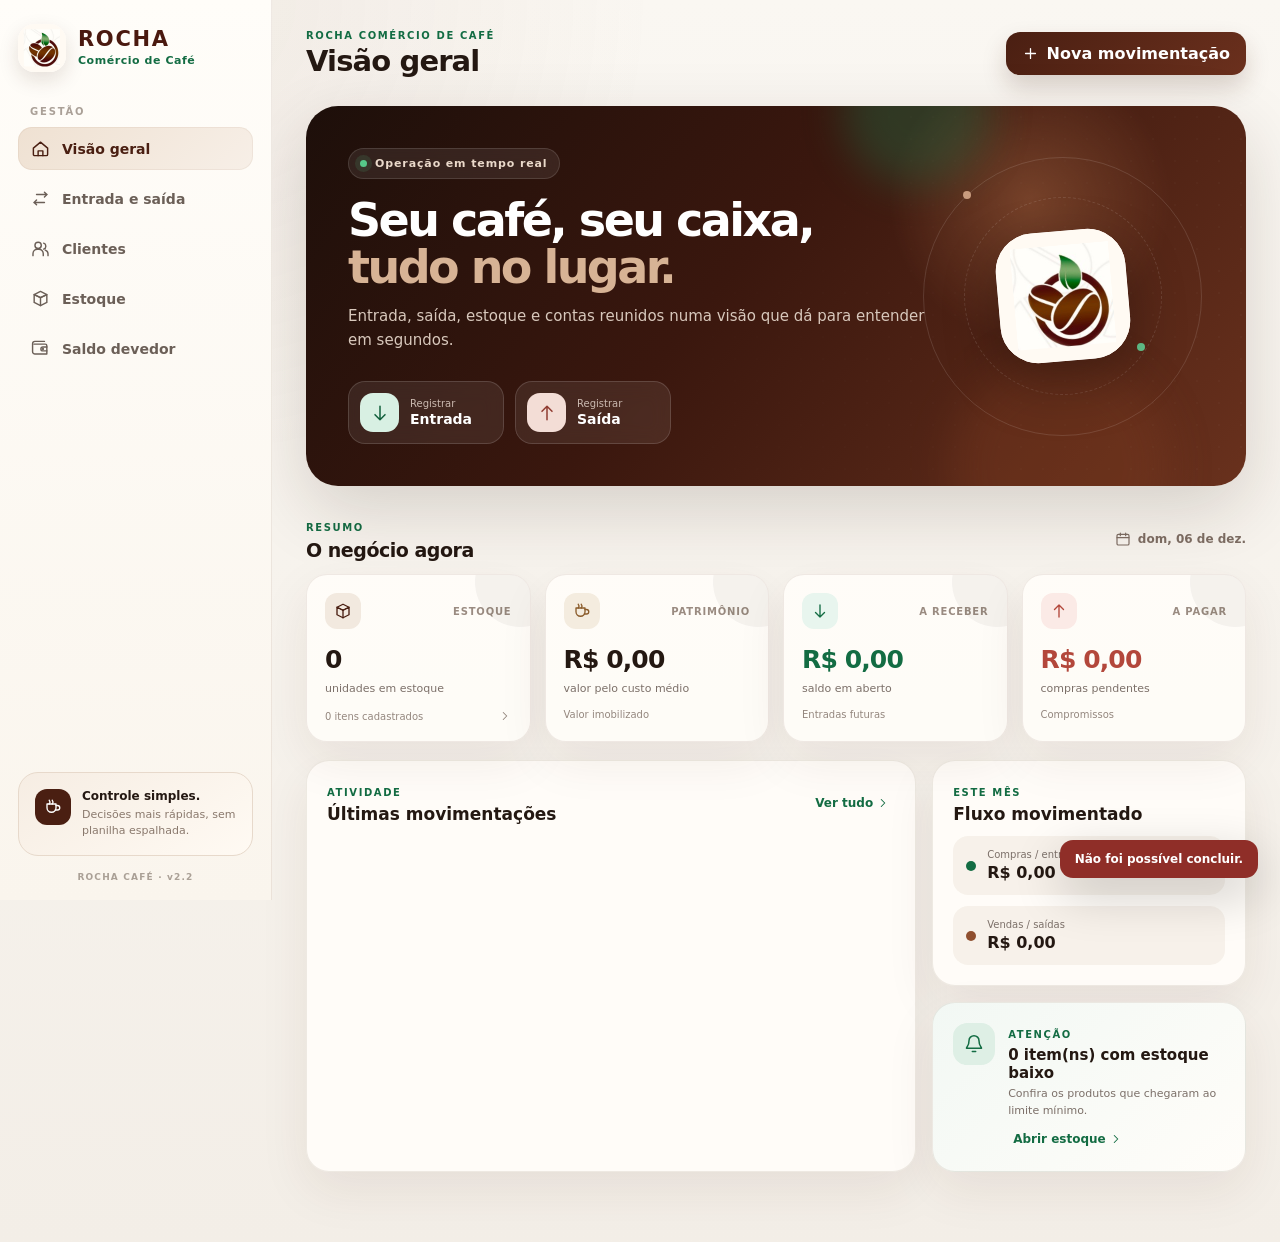
==== commit d919e7e6: "Add files via upload" ====
--- a/templates/index.html
+++ b/templates/index.html
@@ -54,7 +54,7 @@
         <div class="sidebar-card-icon"><svg><use href="#i-coffee"/></svg></div>
         <div><strong>Controle simples.</strong><span>Decisões mais rápidas, sem planilha espalhada.</span></div>
       </div>
-      <div class="side-foot">ROCHA CAFÉ · v2.0</div>
+      <div class="side-foot">ROCHA CAFÉ · v2.2</div>
     </aside>
 
     <main>
@@ -117,7 +117,7 @@
       <section id="page-movements" class="page">
         <div class="section-head"><div><span class="section-kicker">MOVIMENTAÇÕES</span><h2>Entrada e saída</h2><p>Registre tudo que entra e sai do seu estoque.</p></div><button class="btn primary desktop-only" onclick="openMovementModal()"><svg><use href="#i-plus"/></svg> Nova movimentação</button></div>
         <div class="filter-bar"><div class="segment movement-seg"><button class="active" data-filter="all">Todas</button><button data-filter="entrada">Entradas</button><button data-filter="saida">Saídas</button></div></div>
-        <article class="surface table-surface"><div class="table-wrap"><table><thead><tr><th>Data</th><th>Tipo</th><th>Produto</th><th>Cliente</th><th>Quantidade</th><th>Valor</th></tr></thead><tbody id="movementRows"></tbody></table></div><div id="movementMobile" class="mobile-list"></div></article>
+        <article class="surface table-surface"><div class="table-wrap"><table><thead><tr><th>Data</th><th>Tipo</th><th>Produto</th><th>Cliente / fornecedor</th><th>Quantidade</th><th>Valor</th><th>Pagamento</th><th>Ações</th></tr></thead><tbody id="movementRows"></tbody></table></div><div id="movementMobile" class="mobile-list"></div></article>
       </section>
 
       <section id="page-clients" class="page">
--- a/static/style.css
+++ b/static/style.css
@@ -122,3 +122,7 @@
 @media(max-width:560px){
   .hero-premium h2{font-size:31px}.hero-premium{padding:25px 18px 21px}.hero-label{font-size:9px}.hero-actions{gap:8px}.hero-action{gap:8px}.hero-action>span{width:34px;height:34px;border-radius:11px}.section-head.compact{margin-top:0}.section-head.compact h3{font-size:17px}.today-chip{font-size:10px}.month-flow{grid-template-columns:1fr}.debt-summary{grid-template-columns:1fr 1fr}.debt-total span{font-size:9px}.debt-total strong{font-size:18px}.debt-total small{display:none}.modal h2{font-size:20px}.activity-item{grid-template-columns:40px minmax(0,1fr) auto;gap:9px}.activity-icon{width:39px;height:39px}.activity-main b{font-size:12px}.activity-main span{font-size:10px}.activity-value strong{font-size:11px}.cards-grid{gap:10px}
 }
+
+/* v2.2 · financeiro da movimentação + impressão */
+.movement-finance-summary{display:grid;grid-template-columns:repeat(3,1fr);gap:9px;padding:12px;border:1px solid #eadfd5;background:linear-gradient(145deg,#fbf7f2,#f5eee7);border-radius:17px}.movement-finance-summary>div{padding:11px 12px;background:rgba(255,255,255,.78);border:1px solid rgba(115,83,63,.08);border-radius:13px}.movement-finance-summary span{display:block;color:#8c7d73;font-size:8px;font-weight:950;letter-spacing:.08em}.movement-finance-summary strong{display:block;color:#442116;font-size:18px;line-height:1.1;margin-top:5px;letter-spacing:-.035em}.movement-finance-summary .balance-box strong{color:var(--danger)}.finance-hint{margin:8px 2px 0!important;font-size:10px!important;color:#7f7067!important}.hidden-field{display:none!important}.field input[readonly]{background:#f4eee8;color:#5d5149;font-weight:800}.payment-badge{display:inline-flex;align-items:center;border-radius:999px;padding:5px 8px;font-size:9px;font-weight:950;white-space:nowrap}.payment-badge.cash{background:#e7f4ec;color:var(--green)}.payment-badge.credit{background:#fff0d9;color:#9c5b0d}.payment-balance{display:block;margin-top:4px;color:#8c7c72;font-size:9px;white-space:nowrap}.action-group{display:flex;align-items:center;gap:4px}.link-btn.print{color:#7a3d24;background:#f4e9df;border-radius:8px;padding:6px 8px}.sale-success{display:grid;grid-template-columns:1fr 1fr;gap:10px;margin:14px 0}.sale-success>div{background:#f6efe8;border:1px solid #eadfd4;border-radius:15px;padding:14px}.sale-success span,.sale-success strong{display:block}.sale-success span{font-size:9px;color:#8b7d74;font-weight:900;text-transform:uppercase;letter-spacing:.06em}.sale-success strong{margin-top:4px;font-size:18px;color:#4b2417}.mobile-row-actions .print-mobile{background:#4c2518;color:white}
+@media(max-width:900px){.movement-finance-summary{grid-template-columns:1fr 1fr}.movement-finance-summary>div:first-child{grid-column:1/-1}.movement-finance-summary strong{font-size:16px}}
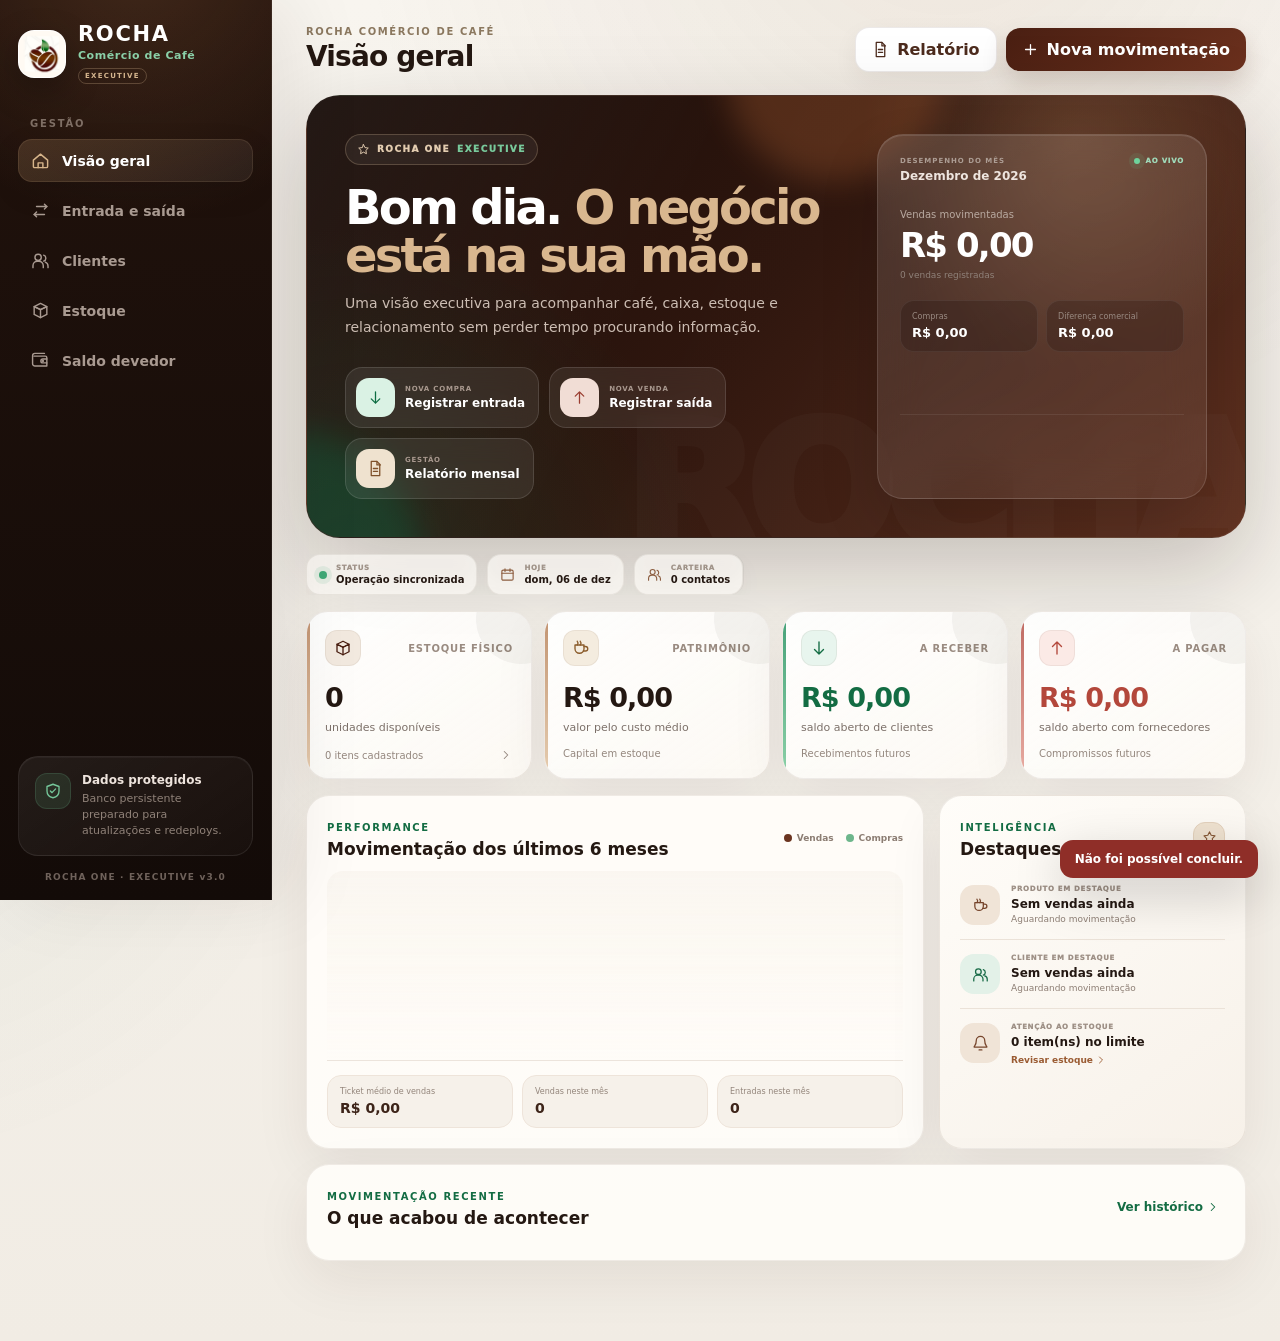
==== commit fc1ed7e5: "Add files via upload" ====
--- a/templates/index.html
+++ b/templates/index.html
@@ -30,6 +30,10 @@
     <symbol id="i-download" viewBox="0 0 24 24"><path d="M12 3v12M7 10l5 5 5-5"/><path d="M5 21h14"/></symbol>
     <symbol id="i-calendar" viewBox="0 0 24 24"><rect x="3" y="5" width="18" height="16" rx="2"/><path d="M8 3v4M16 3v4M3 10h18"/></symbol>
     <symbol id="i-coffee" viewBox="0 0 24 24"><path d="M4 8h12v5a6 6 0 0 1-6 6 6 6 0 0 1-6-6z"/><path d="M16 10h2a3 3 0 0 1 0 6h-3"/><path d="M7 3c0 1 1 1.5 1 2.5S7 7 7 8M11 3c0 1 1 1.5 1 2.5S11 7 11 8"/></symbol>
+    <symbol id="i-chart" viewBox="0 0 24 24"><path d="M4 19V9M10 19V5M16 19v-7M22 19V3"/><path d="M2 21h21"/></symbol>
+    <symbol id="i-file" viewBox="0 0 24 24"><path d="M6 2h8l4 4v16H6z"/><path d="M14 2v5h5M9 12h6M9 16h6"/></symbol>
+    <symbol id="i-star" viewBox="0 0 24 24"><path d="m12 3 2.7 5.5 6.1.9-4.4 4.3 1 6.1-5.4-2.9-5.4 2.9 1-6.1-4.4-4.3 6.1-.9z"/></symbol>
+    <symbol id="i-shield" viewBox="0 0 24 24"><path d="M12 3 20 6v6c0 5-3.4 8.1-8 9-4.6-.9-8-4-8-9V6z"/><path d="m8.5 12 2.2 2.2 4.8-5"/></symbol>
   </svg>
 
   <div id="toast" class="toast" role="status"></div>
@@ -38,7 +42,7 @@
     <aside class="sidebar">
       <div class="brand-lockup">
         <div class="brand-symbol"><img src="/static/icon-192.png" alt=""></div>
-        <div><strong>ROCHA</strong><span>Comércio de Café</span></div>
+        <div><strong>ROCHA</strong><span>Comércio de Café</span><em class="executive-tag">EXECUTIVE</em></div>
       </div>
 
       <div class="nav-caption">GESTÃO</div>
@@ -50,11 +54,11 @@
         <button class="nav-btn" data-page="debts"><svg><use href="#i-wallet"/></svg><span>Saldo devedor</span></button>
       </nav>
 
-      <div class="sidebar-card">
-        <div class="sidebar-card-icon"><svg><use href="#i-coffee"/></svg></div>
-        <div><strong>Controle simples.</strong><span>Decisões mais rápidas, sem planilha espalhada.</span></div>
+      <div class="sidebar-card secure-card">
+        <div class="sidebar-card-icon"><svg><use href="#i-shield"/></svg></div>
+        <div><strong>Dados protegidos</strong><span>Banco persistente preparado para atualizações e redeploys.</span></div>
       </div>
-      <div class="side-foot">ROCHA CAFÉ · v2.2</div>
+      <div class="side-foot">ROCHA ONE · EXECUTIVE v3.0</div>
     </aside>
 
     <main>
@@ -66,52 +70,68 @@
         </div>
         <div class="top-actions">
           <button id="installApp" class="icon-button install-btn hidden" title="Instalar aplicativo"><svg><use href="#i-download"/></svg></button>
+          <button class="btn report-btn" onclick="openMonthlyReport()"><svg><use href="#i-file"/></svg><span>Relatório</span></button>
           <button id="quickMovement" class="btn primary"><svg><use href="#i-plus"/></svg><span>Nova movimentação</span></button>
         </div>
       </header>
 
       <section id="page-dashboard" class="page active">
-        <article class="hero-premium">
-          <div class="hero-glow glow-one"></div><div class="hero-glow glow-two"></div>
-          <div class="hero-copy">
-            <div class="hero-label"><span class="live-dot"></span> Operação em tempo real</div>
-            <h2>Seu café, seu caixa,<br><span>tudo no lugar.</span></h2>
-            <p>Entrada, saída, estoque e contas reunidos numa visão que dá para entender em segundos.</p>
-            <div class="hero-actions">
-              <button class="hero-action entrada" onclick="openMovementModal('entrada')"><span><svg><use href="#i-arrow-down"/></svg></span><div><small>Registrar</small><strong>Entrada</strong></div></button>
-              <button class="hero-action saida" onclick="openMovementModal('saida')"><span><svg><use href="#i-arrow-up"/></svg></span><div><small>Registrar</small><strong>Saída</strong></div></button>
+        <article class="executive-hero">
+          <div class="hero-aurora aurora-a"></div><div class="hero-aurora aurora-b"></div>
+          <div class="executive-copy">
+            <div class="executive-pill"><svg><use href="#i-star"/></svg> ROCHA ONE <span>EXECUTIVE</span></div>
+            <h2 id="greetingTitle">Seu negócio em outro nível.</h2>
+            <p>Uma visão executiva para acompanhar café, caixa, estoque e relacionamento sem perder tempo procurando informação.</p>
+            <div class="executive-actions">
+              <button class="lux-action in" onclick="openMovementModal('entrada')"><span><svg><use href="#i-arrow-down"/></svg></span><div><small>NOVA COMPRA</small><strong>Registrar entrada</strong></div></button>
+              <button class="lux-action out" onclick="openMovementModal('saida')"><span><svg><use href="#i-arrow-up"/></svg></span><div><small>NOVA VENDA</small><strong>Registrar saída</strong></div></button>
+              <button class="lux-action report" onclick="openMonthlyReport()"><span><svg><use href="#i-file"/></svg></span><div><small>GESTÃO</small><strong>Relatório mensal</strong></div></button>
             </div>
           </div>
-          <div class="hero-orbit" aria-hidden="true">
-            <div class="orbit-ring ring-a"></div><div class="orbit-ring ring-b"></div>
-            <div class="bean-mark"><img src="/static/icon-512.png" alt=""></div>
+          <div class="hero-dossier">
+            <div class="dossier-head"><div><small>DESEMPENHO DO MÊS</small><strong id="currentMonthLabel">Mês atual</strong></div><span class="dossier-live"><i></i> AO VIVO</span></div>
+            <div class="dossier-main"><span>Vendas movimentadas</span><strong id="dMonthOutHero">R$ 0,00</strong><small id="dSalesCount">0 vendas registradas</small></div>
+            <div class="dossier-split"><div><span>Compras</span><strong id="dMonthInHero">R$ 0,00</strong></div><div><span>Diferença comercial</span><strong id="dMonthBalance">R$ 0,00</strong></div></div>
+            <div id="heroPulse" class="hero-pulse" aria-label="Histórico dos últimos meses"></div>
           </div>
         </article>
 
-        <div class="section-head compact"><div><span class="section-kicker">RESUMO</span><h3>O negócio agora</h3></div><div class="today-chip"><svg><use href="#i-calendar"/></svg><span id="todayLabel">Hoje</span></div></div>
-        <div class="stats-grid">
-          <article class="stat stat-coffee"><div class="stat-top"><span class="stat-icon"><svg><use href="#i-box"/></svg></span><span class="stat-trend">Estoque</span></div><strong id="dStockQty">0</strong><small>unidades em estoque</small><div class="stat-foot"><span id="dProducts">0 itens cadastrados</span><svg><use href="#i-chevron"/></svg></div></article>
-          <article class="stat stat-value"><div class="stat-top"><span class="stat-icon"><svg><use href="#i-coffee"/></svg></span><span class="stat-trend">Patrimônio</span></div><strong id="dStockValue">R$ 0,00</strong><small>valor pelo custo médio</small><div class="stat-foot"><span>Valor imobilizado</span></div></article>
-          <article class="stat stat-receive"><div class="stat-top"><span class="stat-icon"><svg><use href="#i-arrow-down"/></svg></span><span class="stat-trend">A receber</span></div><strong id="dReceive">R$ 0,00</strong><small>saldo em aberto</small><div class="stat-foot"><span>Entradas futuras</span></div></article>
-          <article class="stat stat-pay"><div class="stat-top"><span class="stat-icon"><svg><use href="#i-arrow-up"/></svg></span><span class="stat-trend">A pagar</span></div><strong id="dPay">R$ 0,00</strong><small>compras pendentes</small><div class="stat-foot"><span>Compromissos</span></div></article>
+        <div class="executive-meta-row">
+          <div class="meta-chip"><span class="meta-dot"></span><div><small>STATUS</small><strong>Operação sincronizada</strong></div></div>
+          <div class="meta-chip"><svg><use href="#i-calendar"/></svg><div><small>HOJE</small><strong id="todayLabel">Hoje</strong></div></div>
+          <div class="meta-chip"><svg><use href="#i-users"/></svg><div><small>CARTEIRA</small><strong id="dClientsMeta">0 contatos</strong></div></div>
         </div>
 
-        <div class="dashboard-grid">
-          <article class="surface activity-surface">
-            <div class="panel-head"><div><span class="section-kicker">ATIVIDADE</span><h3>Últimas movimentações</h3></div><button class="text-button" onclick="goPage('movements')">Ver tudo <svg><use href="#i-chevron"/></svg></button></div>
-            <div id="recentMovements" class="activity-list"></div>
+        <div class="stats-grid executive-stats">
+          <article class="stat stat-coffee"><div class="stat-top"><span class="stat-icon"><svg><use href="#i-box"/></svg></span><span class="stat-trend">Estoque físico</span></div><strong id="dStockQty">0</strong><small>unidades disponíveis</small><div class="stat-foot"><span id="dProducts">0 itens cadastrados</span><svg><use href="#i-chevron"/></svg></div></article>
+          <article class="stat stat-value"><div class="stat-top"><span class="stat-icon"><svg><use href="#i-coffee"/></svg></span><span class="stat-trend">Patrimônio</span></div><strong id="dStockValue">R$ 0,00</strong><small>valor pelo custo médio</small><div class="stat-foot"><span>Capital em estoque</span></div></article>
+          <article class="stat stat-receive"><div class="stat-top"><span class="stat-icon"><svg><use href="#i-arrow-down"/></svg></span><span class="stat-trend">A receber</span></div><strong id="dReceive">R$ 0,00</strong><small>saldo aberto de clientes</small><div class="stat-foot"><span>Recebimentos futuros</span></div></article>
+          <article class="stat stat-pay"><div class="stat-top"><span class="stat-icon"><svg><use href="#i-arrow-up"/></svg></span><span class="stat-trend">A pagar</span></div><strong id="dPay">R$ 0,00</strong><small>saldo aberto com fornecedores</small><div class="stat-foot"><span>Compromissos futuros</span></div></article>
+        </div>
+
+        <div class="executive-grid">
+          <article class="surface performance-card">
+            <div class="panel-head"><div><span class="section-kicker">PERFORMANCE</span><h3>Movimentação dos últimos 6 meses</h3></div><div class="chart-legend"><span><i class="sales"></i>Vendas</span><span><i class="purchases"></i>Compras</span></div></div>
+            <div id="executiveChart" class="executive-chart"></div>
+            <div class="performance-footer"><div><span>Ticket médio de vendas</span><strong id="dAvgTicket">R$ 0,00</strong></div><div><span>Vendas neste mês</span><strong id="dMonthSales">0</strong></div><div><span>Entradas neste mês</span><strong id="dMonthEntries">0</strong></div></div>
           </article>
 
-          <div class="side-stack">
-            <article class="surface month-card">
-              <div class="panel-head"><div><span class="section-kicker">ESTE MÊS</span><h3>Fluxo movimentado</h3></div></div>
-              <div class="month-flow"><div><span class="flow-dot in"></span><div><small>Compras / entradas</small><strong id="dMonthIn">R$ 0,00</strong></div></div><div><span class="flow-dot out"></span><div><small>Vendas / saídas</small><strong id="dMonthOut">R$ 0,00</strong></div></div></div>
-            </article>
-            <article class="surface insight-card">
-              <div class="insight-icon"><svg><use href="#i-bell"/></svg></div><div><span class="section-kicker">ATENÇÃO</span><h3><b id="dLowStock">0</b> item(ns) com estoque baixo</h3><p>Confira os produtos que chegaram ao limite mínimo.</p><button class="text-button" onclick="goPage('stock')">Abrir estoque <svg><use href="#i-chevron"/></svg></button></div>
-            </article>
-          </div>
+          <article class="surface intelligence-card">
+            <div class="panel-head"><div><span class="section-kicker">INTELIGÊNCIA</span><h3>Destaques do mês</h3></div><span class="premium-seal"><svg><use href="#i-star"/></svg></span></div>
+            <div class="intelligence-list">
+              <div class="intelligence-item"><span class="intel-icon"><svg><use href="#i-coffee"/></svg></span><div><small>PRODUTO EM DESTAQUE</small><strong id="dTopProduct">Sem vendas ainda</strong><span id="dTopProductMeta">Aguardando movimentação</span></div></div>
+              <div class="intelligence-item"><span class="intel-icon green"><svg><use href="#i-users"/></svg></span><div><small>CLIENTE EM DESTAQUE</small><strong id="dTopClient">Sem vendas ainda</strong><span id="dTopClientMeta">Aguardando movimentação</span></div></div>
+              <div class="intelligence-item warning"><span class="intel-icon"><svg><use href="#i-bell"/></svg></span><div><small>ATENÇÃO AO ESTOQUE</small><strong><b id="dLowStock">0</b> item(ns) no limite</strong><button class="inline-arrow" onclick="goPage('stock')">Revisar estoque <svg><use href="#i-chevron"/></svg></button></div></div>
+            </div>
+          </article>
         </div>
+
+        <article class="surface activity-surface executive-activity">
+          <div class="panel-head"><div><span class="section-kicker">MOVIMENTAÇÃO RECENTE</span><h3>O que acabou de acontecer</h3></div><button class="text-button" onclick="goPage('movements')">Ver histórico <svg><use href="#i-chevron"/></svg></button></div>
+          <div id="recentMovements" class="activity-list"></div>
+        </article>
+
+        <div class="legacy-month-values" aria-hidden="true"><span id="dMonthIn">R$ 0,00</span><span id="dMonthOut">R$ 0,00</span></div>
       </section>
 
       <section id="page-movements" class="page">
--- a/static/style.css
+++ b/static/style.css
@@ -126,3 +126,81 @@
 /* v2.2 · financeiro da movimentação + impressão */
 .movement-finance-summary{display:grid;grid-template-columns:repeat(3,1fr);gap:9px;padding:12px;border:1px solid #eadfd5;background:linear-gradient(145deg,#fbf7f2,#f5eee7);border-radius:17px}.movement-finance-summary>div{padding:11px 12px;background:rgba(255,255,255,.78);border:1px solid rgba(115,83,63,.08);border-radius:13px}.movement-finance-summary span{display:block;color:#8c7d73;font-size:8px;font-weight:950;letter-spacing:.08em}.movement-finance-summary strong{display:block;color:#442116;font-size:18px;line-height:1.1;margin-top:5px;letter-spacing:-.035em}.movement-finance-summary .balance-box strong{color:var(--danger)}.finance-hint{margin:8px 2px 0!important;font-size:10px!important;color:#7f7067!important}.hidden-field{display:none!important}.field input[readonly]{background:#f4eee8;color:#5d5149;font-weight:800}.payment-badge{display:inline-flex;align-items:center;border-radius:999px;padding:5px 8px;font-size:9px;font-weight:950;white-space:nowrap}.payment-badge.cash{background:#e7f4ec;color:var(--green)}.payment-badge.credit{background:#fff0d9;color:#9c5b0d}.payment-balance{display:block;margin-top:4px;color:#8c7c72;font-size:9px;white-space:nowrap}.action-group{display:flex;align-items:center;gap:4px}.link-btn.print{color:#7a3d24;background:#f4e9df;border-radius:8px;padding:6px 8px}.sale-success{display:grid;grid-template-columns:1fr 1fr;gap:10px;margin:14px 0}.sale-success>div{background:#f6efe8;border:1px solid #eadfd4;border-radius:15px;padding:14px}.sale-success span,.sale-success strong{display:block}.sale-success span{font-size:9px;color:#8b7d74;font-weight:900;text-transform:uppercase;letter-spacing:.06em}.sale-success strong{margin-top:4px;font-size:18px;color:#4b2417}.mobile-row-actions .print-mobile{background:#4c2518;color:white}
 @media(max-width:900px){.movement-finance-summary{grid-template-columns:1fr 1fr}.movement-finance-summary>div:first-child{grid-column:1/-1}.movement-finance-summary strong{font-size:16px}}
+
+/* =========================================================
+   ROCHA ONE · EXECUTIVE v3.0
+   Camada visual premium
+   ========================================================= */
+:root{
+  --gold:#c99b69;
+  --gold-2:#e2c49e;
+  --forest:#0d5b3b;
+  --obsidian:#160d09;
+  --glass:rgba(255,255,255,.72);
+  --hairline:rgba(73,46,30,.10);
+  --soft-shadow:0 18px 55px rgba(51,31,20,.075);
+  --deep-shadow:0 32px 90px rgba(27,14,8,.22);
+}
+body{background:
+  radial-gradient(circle at 74% -10%,rgba(139,89,56,.10),transparent 34%),
+  radial-gradient(circle at -10% 52%,rgba(19,108,67,.055),transparent 30%),
+  linear-gradient(180deg,#f8f5ef 0%,#f1ece4 100%)}
+body:before{content:"";position:fixed;inset:0;pointer-events:none;opacity:.26;background-image:radial-gradient(rgba(74,31,18,.08) .6px,transparent .6px);background-size:18px 18px;mask-image:linear-gradient(to bottom,black,transparent 75%)}
+
+.sidebar{background:
+  radial-gradient(circle at 50% -5%,rgba(176,116,73,.22),transparent 28%),
+  linear-gradient(180deg,#21120c 0%,#130b08 100%);border-right:1px solid rgba(255,255,255,.06);box-shadow:22px 0 70px rgba(35,19,12,.08)}
+.brand-lockup strong{color:#fff}.brand-lockup span{color:#8ad0a8}.brand-symbol{box-shadow:0 12px 34px rgba(0,0,0,.28);border:1px solid rgba(255,255,255,.15)}
+.executive-tag{display:inline-flex;font-style:normal;font-size:7px;letter-spacing:.18em;color:#d6b68f;border:1px solid rgba(214,182,143,.28);border-radius:999px;padding:3px 6px;margin-top:6px;font-weight:900}
+.nav-caption{color:#7f6f65}.desktop-nav .nav-btn{color:#a99a91}.desktop-nav .nav-btn:hover{background:rgba(255,255,255,.055);color:#fff}.desktop-nav .nav-btn.active{color:#fff;background:linear-gradient(135deg,rgba(201,155,105,.20),rgba(255,255,255,.055));box-shadow:inset 0 0 0 1px rgba(218,185,148,.12),0 10px 30px rgba(0,0,0,.10)}
+.desktop-nav .nav-btn.active svg{color:#d7b58b}.secure-card{border-color:rgba(255,255,255,.08);background:linear-gradient(145deg,rgba(255,255,255,.065),rgba(255,255,255,.025));box-shadow:inset 0 1px 0 rgba(255,255,255,.04)}.secure-card .sidebar-card-icon{background:rgba(94,177,129,.14);color:#75c79a;border:1px solid rgba(117,199,154,.16)}.secure-card strong{color:#eee4dd}.secure-card span{color:#8f8178}.side-foot{color:#6f625b}
+
+main{padding-top:26px}.topbar{margin-bottom:22px}.topbar h1{font-size:28px}.eyebrow{color:#8b785f}.report-btn{background:#fff;border:1px solid var(--hairline);color:#4c2b1d;box-shadow:0 9px 25px rgba(54,33,21,.06)}.report-btn:hover{background:#fcf8f2;box-shadow:0 12px 34px rgba(54,33,21,.10)}
+
+.executive-hero{position:relative;overflow:hidden;min-height:382px;border-radius:34px;padding:38px;display:grid;grid-template-columns:minmax(0,1.25fr) minmax(330px,.72fr);gap:34px;align-items:stretch;background:
+  radial-gradient(circle at 82% 12%,rgba(204,148,102,.28),transparent 25%),
+  radial-gradient(circle at 5% 110%,rgba(22,103,68,.24),transparent 35%),
+  linear-gradient(132deg,#170c08 0%,#2f160e 48%,#5b2b19 100%);color:#fff;box-shadow:var(--deep-shadow);margin-bottom:16px;border:1px solid rgba(255,255,255,.08)}
+.executive-hero:before{content:"";position:absolute;inset:0;background:linear-gradient(115deg,rgba(255,255,255,.055),transparent 38%,rgba(255,255,255,.025));pointer-events:none}.executive-hero:after{content:"ROCHA";position:absolute;right:-10px;bottom:-43px;font-size:178px;line-height:1;font-weight:1000;letter-spacing:-.08em;color:rgba(255,255,255,.025);pointer-events:none}
+.hero-aurora{position:absolute;border-radius:50%;filter:blur(16px);opacity:.34}.aurora-a{width:220px;height:220px;background:#a65c31;right:32%;top:-135px}.aurora-b{width:260px;height:260px;background:#0a6a43;left:-145px;bottom:-155px}
+.executive-copy{position:relative;z-index:2;display:flex;flex-direction:column;justify-content:center;max-width:760px}.executive-pill{width:max-content;display:flex;align-items:center;gap:7px;border:1px solid rgba(226,196,158,.24);background:rgba(255,255,255,.06);backdrop-filter:blur(14px);border-radius:999px;padding:8px 11px;font-size:9px;letter-spacing:.16em;color:#e3ccb0;font-weight:950}.executive-pill span{color:#78c99b}.executive-pill svg{width:13px;height:13px}
+.executive-copy h2{font-size:48px;line-height:1.01;letter-spacing:-.058em;margin:18px 0 12px;max-width:720px}.executive-copy h2 span{color:#d9b78f}.executive-copy>p{max-width:630px;color:#ccbdb3;line-height:1.7;font-size:14px;margin:0}
+.executive-actions{display:flex;flex-wrap:wrap;gap:10px;margin-top:28px}.lux-action{display:flex;align-items:center;gap:10px;border:1px solid rgba(255,255,255,.12);background:rgba(255,255,255,.075);color:#fff;backdrop-filter:blur(12px);border-radius:17px;padding:10px 13px 10px 10px;cursor:pointer;transition:.18s ease}.lux-action:hover{transform:translateY(-2px);background:rgba(255,255,255,.11);border-color:rgba(255,255,255,.19)}.lux-action>span{width:39px;height:39px;border-radius:13px;display:grid;place-items:center}.lux-action.in>span{background:#daf2e4;color:#0c6d42}.lux-action.out>span{background:#f1ddd5;color:#9a3d30}.lux-action.report>span{background:#efe2cf;color:#7f512a}.lux-action svg{width:17px;height:17px}.lux-action small,.lux-action strong{display:block;text-align:left}.lux-action small{font-size:7px;letter-spacing:.11em;color:#a9998f;font-weight:900;margin-bottom:3px}.lux-action strong{font-size:12px}
+
+.hero-dossier{position:relative;z-index:3;border-radius:26px;padding:22px;background:linear-gradient(150deg,rgba(255,255,255,.13),rgba(255,255,255,.055));border:1px solid rgba(255,255,255,.13);box-shadow:inset 0 1px 0 rgba(255,255,255,.10),0 25px 60px rgba(0,0,0,.14);backdrop-filter:blur(22px);display:flex;flex-direction:column;min-width:0}.dossier-head{display:flex;align-items:flex-start;justify-content:space-between;gap:12px}.dossier-head small,.dossier-head strong{display:block}.dossier-head small{font-size:7px;letter-spacing:.14em;color:#ad9e95;font-weight:900}.dossier-head strong{font-size:12px;color:#eee5df;margin-top:4px}.dossier-live{display:flex;align-items:center;gap:6px;color:#9fd9b8;font-size:7px;font-weight:950;letter-spacing:.11em}.dossier-live i{width:6px;height:6px;border-radius:50%;background:#6ed39c;box-shadow:0 0 0 5px rgba(110,211,156,.10)}
+.dossier-main{padding:26px 0 20px}.dossier-main span,.dossier-main small{display:block}.dossier-main span{color:#b9aaa1;font-size:10px}.dossier-main strong{display:block;font-size:34px;letter-spacing:-.055em;margin:5px 0 5px}.dossier-main small{color:#8f8179;font-size:9px}.dossier-split{display:grid;grid-template-columns:1fr 1fr;gap:8px}.dossier-split>div{border-radius:14px;padding:11px;background:rgba(17,9,6,.20);border:1px solid rgba(255,255,255,.065)}.dossier-split span,.dossier-split strong{display:block}.dossier-split span{font-size:8px;color:#998a82}.dossier-split strong{font-size:13px;margin-top:4px}.dossier-split strong.negative,#dMonthBalance.negative{color:#f0a99f}.hero-pulse{height:62px;display:flex;align-items:end;gap:7px;margin-top:auto;padding-top:16px;border-top:1px solid rgba(255,255,255,.075)}.hero-pulse i{flex:1;min-height:6px;border-radius:999px 999px 4px 4px;background:linear-gradient(180deg,#d9b78f,#76503a);opacity:.76;transition:height .45s ease}
+
+.executive-meta-row{display:flex;gap:10px;align-items:center;margin:0 0 16px;overflow:auto;scrollbar-width:none}.executive-meta-row::-webkit-scrollbar{display:none}.meta-chip{display:flex;align-items:center;gap:9px;background:rgba(255,253,249,.72);border:1px solid rgba(91,65,48,.09);border-radius:14px;padding:9px 12px;min-width:max-content;backdrop-filter:blur(12px);box-shadow:0 8px 24px rgba(67,43,28,.04)}.meta-chip svg{width:15px;height:15px;color:#8b5c3f}.meta-chip small,.meta-chip strong{display:block}.meta-chip small{font-size:7px;color:#a09389;letter-spacing:.1em;font-weight:950}.meta-chip strong{font-size:10px;margin-top:2px}.meta-dot{width:8px;height:8px;border-radius:50%;background:#3fa876;box-shadow:0 0 0 5px rgba(63,168,118,.11)}
+
+.executive-stats{gap:12px;margin-bottom:16px}.executive-stats .stat{border-radius:22px;padding:18px 18px 16px;min-height:154px;background:linear-gradient(145deg,rgba(255,255,255,.90),rgba(255,252,247,.76));border-color:rgba(89,59,40,.09);box-shadow:var(--soft-shadow)}.executive-stats .stat:before{content:"";position:absolute;left:0;top:0;bottom:0;width:3px;background:linear-gradient(180deg,#b37a50,#e1c3a0);opacity:.82}.executive-stats .stat-receive:before{background:linear-gradient(#1b8b59,#74c796)}.executive-stats .stat-pay:before{background:linear-gradient(#b0473d,#e39a8f)}.executive-stats .stat strong{font-size:27px}.executive-stats .stat-icon{border:1px solid rgba(91,62,45,.07)}
+
+.executive-grid{display:grid;grid-template-columns:minmax(0,1.45fr) minmax(300px,.72fr);gap:15px;margin-bottom:15px}.performance-card,.intelligence-card{padding:20px}.performance-card{overflow:hidden}.chart-legend{display:flex;gap:12px;color:#8c7d73;font-size:9px;font-weight:800}.chart-legend span{display:flex;align-items:center;gap:5px}.chart-legend i{width:8px;height:8px;border-radius:999px}.chart-legend i.sales{background:#6b3420}.chart-legend i.purchases{background:#6db68c}
+.executive-chart{height:190px;display:grid;grid-template-columns:repeat(6,1fr);gap:12px;align-items:end;padding:20px 7px 8px;border-bottom:1px solid #ece4dc;background:linear-gradient(180deg,rgba(247,241,234,.55),transparent);border-radius:16px 16px 0 0}.chart-month{height:100%;min-width:0;display:flex;flex-direction:column;justify-content:flex-end;align-items:center;gap:8px}.chart-bars{height:145px;width:100%;display:flex;align-items:flex-end;justify-content:center;gap:4px}.bar{display:block;width:min(18px,36%);min-height:3px;border-radius:6px 6px 2px 2px;transition:height .5s cubic-bezier(.2,.75,.2,1);box-shadow:inset 0 1px rgba(255,255,255,.22)}.bar.sales{background:linear-gradient(180deg,#7f452c,#4e2417)}.bar.purchases{background:linear-gradient(180deg,#72c49a,#23734f)}.chart-month>span{font-size:8px;color:#a19288;font-weight:900;letter-spacing:.04em}.chart-empty{grid-column:1/-1;align-self:center;text-align:center;color:#9b8c83;font-size:11px}.performance-footer{display:grid;grid-template-columns:repeat(3,1fr);gap:9px;margin-top:14px}.performance-footer>div{border-radius:14px;background:#f6f1ea;padding:11px 12px;border:1px solid #eee4da}.performance-footer span,.performance-footer strong{display:block}.performance-footer span{font-size:8px;color:#94867c}.performance-footer strong{font-size:14px;margin-top:4px;color:#3d2419}
+
+.intelligence-card{background:linear-gradient(145deg,#fffdf9,#f7f1e9)}.premium-seal{width:32px;height:32px;border-radius:12px;display:grid;place-items:center;background:#efe2d0;color:#855735;border:1px solid #e3d1bc}.premium-seal svg{width:15px;height:15px}.premium-seal.big{width:42px;height:42px;border-radius:14px;flex:0 0 auto}.intelligence-list{display:flex;flex-direction:column}.intelligence-item{display:grid;grid-template-columns:40px minmax(0,1fr);gap:11px;padding:14px 0;border-top:1px solid #ebe2d8}.intelligence-item:first-child{border-top:0}.intel-icon{width:40px;height:40px;border-radius:14px;display:grid;place-items:center;background:#f0e4d7;color:#76452c}.intel-icon.green{background:#e3f1e8;color:#176a46}.intel-icon svg{width:17px;height:17px}.intelligence-item small,.intelligence-item strong,.intelligence-item>div>span{display:block}.intelligence-item small{font-size:7px;letter-spacing:.1em;color:#9e9086;font-weight:950}.intelligence-item strong{font-size:12px;margin-top:4px;white-space:nowrap;overflow:hidden;text-overflow:ellipsis}.intelligence-item>div>span{font-size:9px;color:#8d7e74;margin-top:3px}.inline-arrow{border:0;background:transparent;color:#9a5b32;font-size:9px;font-weight:900;padding:5px 0 0;display:flex;align-items:center;gap:2px;cursor:pointer}.inline-arrow svg{width:12px;height:12px}
+.executive-activity{padding:20px;margin-bottom:10px}.legacy-month-values{display:none}
+
+.surface{border-color:rgba(91,63,45,.095);box-shadow:var(--soft-shadow);backdrop-filter:blur(10px)}.activity-item{transition:background .15s ease;border-radius:13px;padding-left:7px;padding-right:7px}.activity-item:hover{background:#faf6f0}.premium-empty{display:flex;flex-direction:column;align-items:center;gap:5px}.premium-empty>span{width:44px;height:44px;border-radius:15px;display:grid;place-items:center;background:#f0e7de;color:#7d4d33;margin-bottom:4px}.premium-empty b{color:#4b3327}.premium-empty small{color:#9a8b82}.premium-empty svg{width:18px;height:18px}
+
+.client-card{border-radius:23px;padding:18px;background:linear-gradient(145deg,rgba(255,255,255,.93),rgba(255,252,247,.80));box-shadow:var(--soft-shadow);transition:.18s ease}.client-card:hover{transform:translateY(-2px);box-shadow:0 24px 62px rgba(55,34,22,.10)}.client-avatar{box-shadow:0 10px 24px rgba(74,31,18,.17);background:linear-gradient(145deg,#75412a,#32170f)}
+.table-surface{border-radius:24px}.search-shell{border-radius:18px;background:rgba(255,255,255,.82);backdrop-filter:blur(12px)}
+.debt-card{border-radius:22px;background:linear-gradient(145deg,rgba(255,255,255,.94),rgba(255,252,247,.82));box-shadow:var(--soft-shadow)}
+
+.modal{background:rgba(16,9,6,.64);backdrop-filter:blur(13px)}.modal-card{border-radius:30px;background:linear-gradient(160deg,#fffefa,#fbf7f1);border:1px solid rgba(255,255,255,.78);box-shadow:0 46px 130px rgba(0,0,0,.34)}.modal-premium-head{display:flex;align-items:flex-start;gap:12px}.modal-premium-head h2{margin-top:2px}.report-picker{display:flex;flex-direction:column;gap:9px}.report-picker>label{font-size:9px;letter-spacing:.09em;font-weight:950;color:#7c695d}.report-picker>input{border:1px solid var(--line);border-radius:14px;padding:13px;background:#fff;color:#392419;outline:none}.report-preview{display:flex;gap:12px;align-items:center;border:1px solid #eadfd4;background:linear-gradient(145deg,#f8f2eb,#fff);border-radius:16px;padding:13px}.report-preview>span{width:38px;height:38px;border-radius:13px;background:#e8efe9;color:#166844;display:grid;place-items:center}.report-preview strong,.report-preview small{display:block}.report-preview strong{font-size:11px}.report-preview small{font-size:9px;color:#8d7d73;margin-top:3px;line-height:1.45}
+
+@media(max-width:1180px){
+  .executive-hero{grid-template-columns:minmax(0,1.1fr) minmax(310px,.8fr)}
+  .executive-copy h2{font-size:42px}.executive-grid{grid-template-columns:1fr}.intelligence-card .intelligence-list{display:grid;grid-template-columns:repeat(3,1fr);gap:10px}.intelligence-item{border-top:0;border-left:1px solid #ebe2d8;padding:10px 12px}.intelligence-item:first-child{border-left:0}
+}
+
+@media(max-width:900px){
+  body{background:linear-gradient(180deg,#f7f3ed,#f0ebe3);padding-bottom:calc(90px + env(safe-area-inset-bottom))}
+  .topbar{background:rgba(248,244,238,.88);border-bottom:1px solid rgba(75,49,33,.07)}.mobile-brand strong{color:#4b2013}.mobile-brand span{color:#14734a}.mobile-brand .executive-tag{display:none}
+  .executive-hero{display:block;min-height:0;border-radius:27px;padding:25px 20px 20px;margin-bottom:11px}.executive-hero:after{font-size:100px;bottom:-24px}.executive-copy h2{font-size:34px;margin-top:16px}.executive-copy>p{font-size:12px;max-width:94%}.executive-pill{font-size:8px}.executive-actions{margin-top:20px;display:grid;grid-template-columns:1fr 1fr}.lux-action{padding:9px}.lux-action.report{grid-column:1/-1}.lux-action.report>span{background:#efe2cf}.hero-dossier{margin-top:18px;border-radius:20px;padding:17px}.dossier-main{padding:18px 0 15px}.dossier-main strong{font-size:29px}.hero-pulse{height:50px}.executive-meta-row{margin:0 -14px 13px;padding:0 14px}.meta-chip{padding:8px 10px}.executive-stats{display:grid;grid-template-columns:1fr 1fr;overflow:visible;margin:0 0 14px;padding:0;gap:9px}.executive-stats .stat{min-width:0;min-height:136px;padding:14px;border-radius:18px;scroll-snap-align:none}.executive-stats .stat strong{font-size:19px;margin:12px 0 3px}.executive-stats .stat small{font-size:9px}.executive-stats .stat-foot{font-size:8px;margin-top:10px}.executive-grid{display:block}.performance-card,.intelligence-card,.executive-activity{padding:15px;border-radius:20px}.performance-card{margin-bottom:10px}.executive-chart{height:170px;gap:6px;padding-left:0;padding-right:0}.chart-bars{height:125px}.performance-footer{gap:6px}.performance-footer>div{padding:9px}.performance-footer span{font-size:7px}.performance-footer strong{font-size:11px}.intelligence-card{margin-bottom:10px}.intelligence-card .intelligence-list{display:flex}.intelligence-item{border-left:0;border-top:1px solid #ebe2d8;padding:12px 0}.intelligence-item:first-child{border-top:0}.executive-activity{margin-bottom:6px}.chart-legend{display:none}
+  .mobile-nav{background:rgba(23,13,9,.96);border-radius:24px;box-shadow:0 22px 65px rgba(25,13,8,.30)}.mobile-nav .nav-btn.active{background:linear-gradient(145deg,rgba(213,171,126,.16),rgba(255,255,255,.055));color:#fff}.mobile-fab{border-color:#f3eee7;background:linear-gradient(145deg,#8a4a2d,#3a190f);box-shadow:0 16px 34px rgba(62,28,15,.38)}
+  .modal-card{border-radius:30px 30px 0 0}
+}
+
+@media(max-width:560px){
+  .executive-copy h2{font-size:31px}.executive-actions{gap:7px}.lux-action{gap:8px}.lux-action>span{width:35px;height:35px;border-radius:11px}.lux-action strong{font-size:11px}.dossier-split strong{font-size:11px}.executive-stats .stat strong{font-size:17px}.executive-stats .stat-icon{width:32px;height:32px}.performance-footer{grid-template-columns:1fr 1fr}.performance-footer>div:first-child{grid-column:1/-1}.activity-value strong{font-size:10px}.executive-meta-row .meta-chip:first-child{margin-left:0}
+}
